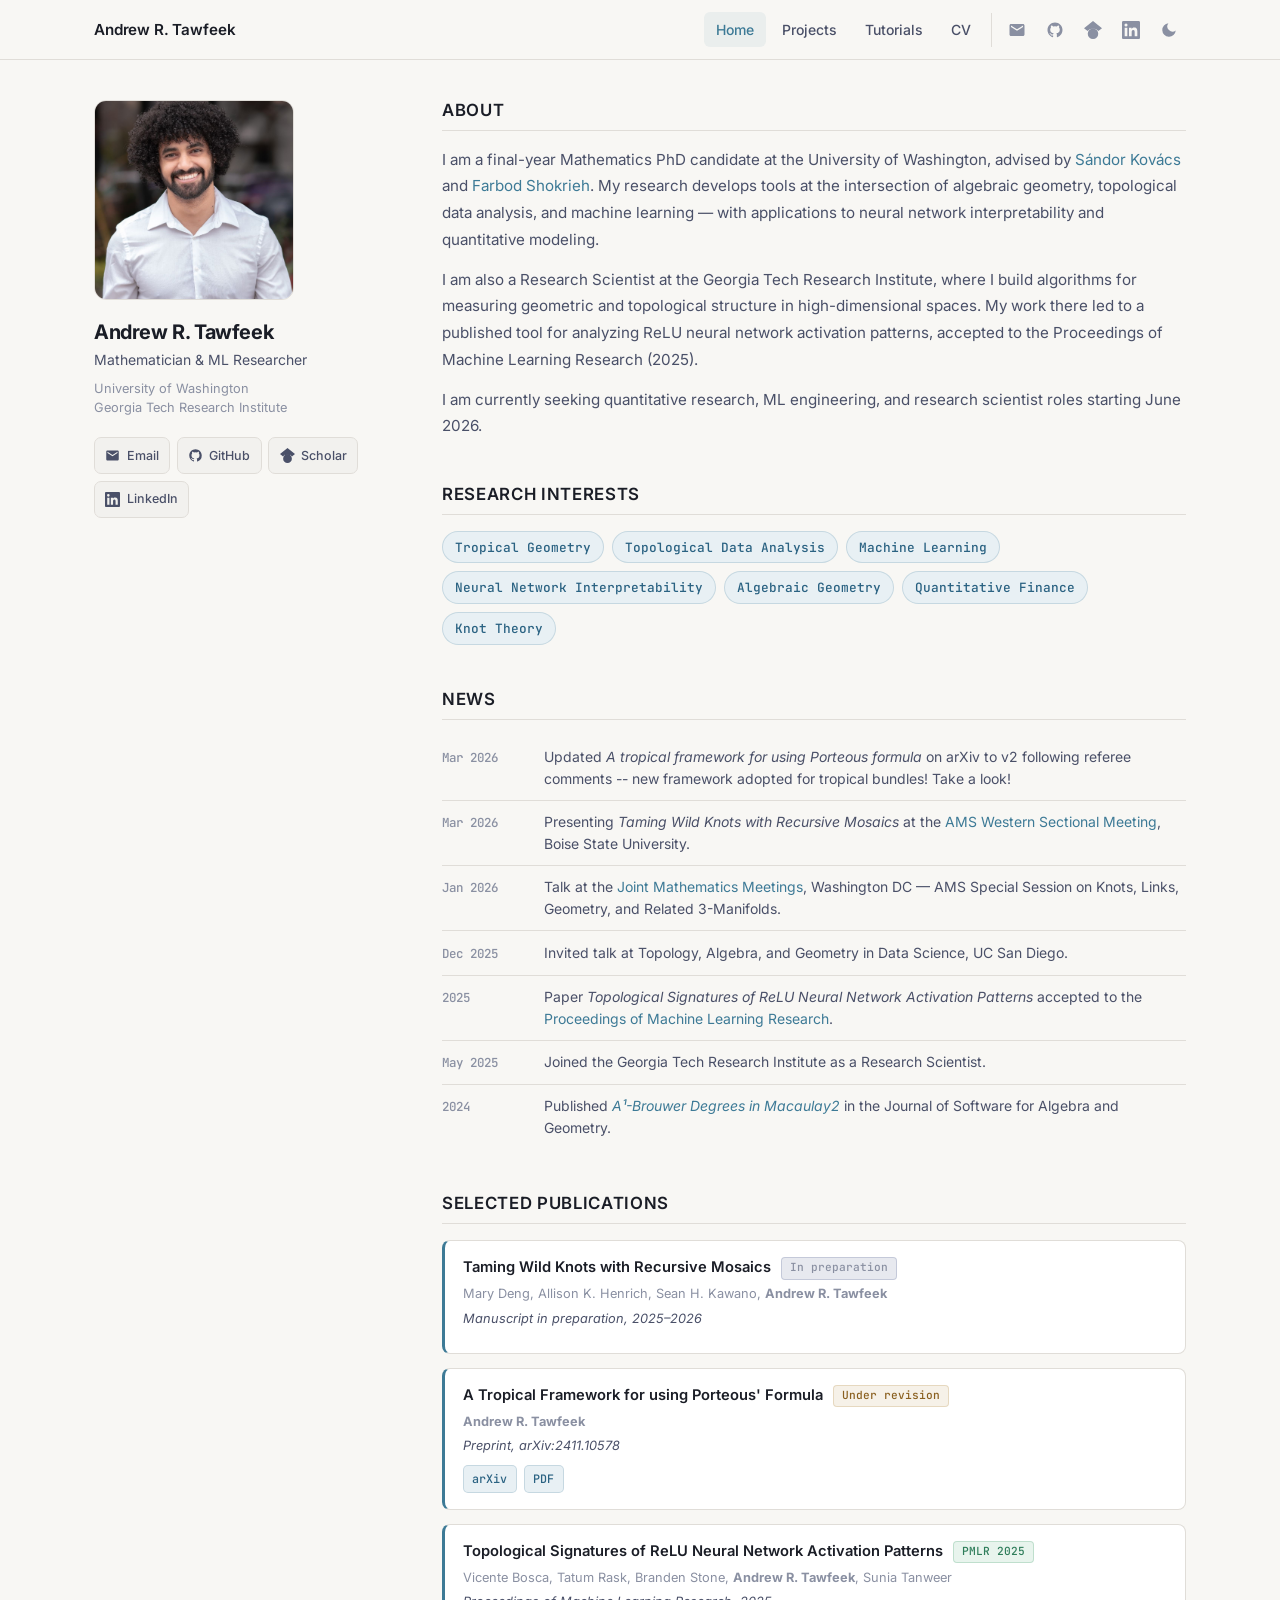
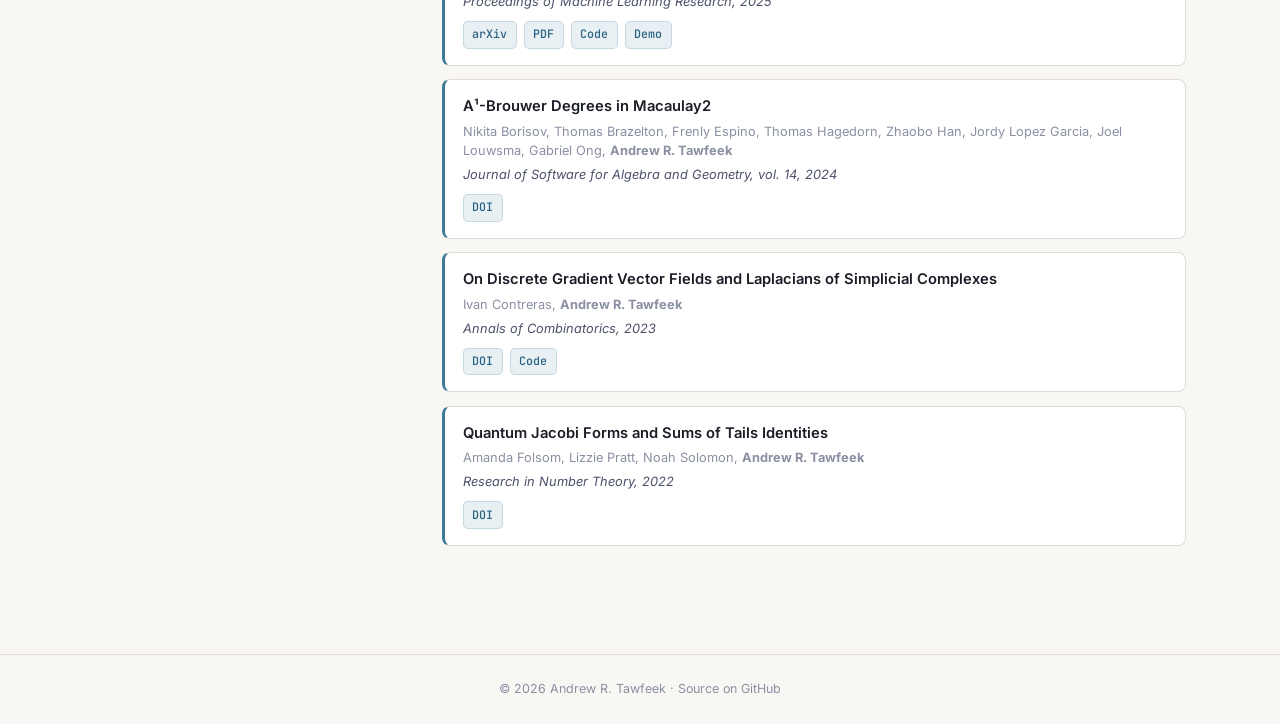
==== index.html @ 0351bcf9 "fixing non-loading tutorials" ====
<!DOCTYPE html>
<html lang="en" data-theme="light">
<head>
  <meta charset="UTF-8" />
  <meta name="viewport" content="width=device-width, initial-scale=1.0" />
  <meta name="description" content="Andrew R. Tawfeek — Mathematics PhD candidate at the University of Washington. Research in topological data analysis, algebraic geometry, and machine learning." />
  <meta name="author" content="Andrew R. Tawfeek" />
  <title>Andrew R. Tawfeek</title>

  <!-- Preconnect for Google Fonts performance -->
  <link rel="preconnect" href="https://fonts.googleapis.com" />
  <link rel="preconnect" href="https://fonts.gstatic.com" crossorigin />

  <link rel="stylesheet" href="assets/css/style.css" />

  <!-- Apply theme immediately to prevent flash of wrong theme -->
  <script>
    (function() {
      var saved = localStorage.getItem('site-theme');
      var theme = saved || (window.matchMedia && window.matchMedia('(prefers-color-scheme: dark)').matches ? 'dark' : 'light');
      document.documentElement.setAttribute('data-theme', theme);
    })();
  </script>
</head>
<body>

  <!-- ======================================================================
       Navigation Bar
       ====================================================================== -->
  <header role="banner">
    <nav class="site-nav" aria-label="Primary navigation">
      <div class="nav-inner">

        <!-- Site wordmark -->
        <a class="nav-brand" href="index.html">Andrew R. Tawfeek</a>

        <div class="nav-spacer"></div>

        <!-- Desktop page links -->
        <ul class="nav-links" role="list">
          <li><a href="index.html">Home</a></li>
          <li><a href="projects.html">Projects</a></li>
          <li><a href="tutorials.html">Tutorials</a></li>
          <li><a href="cv.html">CV</a></li>
        </ul>

        <!-- Desktop social icons -->
        <div class="nav-social" aria-label="Social links">

          <!-- Email -->
          <a href="mailto:atawfeek@uw.edu" aria-label="Email Andrew" title="Email">
            <svg viewBox="0 0 24 24" aria-hidden="true">
              <path d="M20 4H4c-1.1 0-2 .9-2 2v12c0 1.1.9 2 2 2h16c1.1 0 2-.9 2-2V6c0-1.1-.9-2-2-2zm0 4l-8 5-8-5V6l8 5 8-5v2z"/>
            </svg>
          </a>

          <!-- GitHub -->
          <a href="https://github.com/andrew-tawfeek" target="_blank" rel="noopener noreferrer" aria-label="GitHub profile" title="GitHub">
            <svg viewBox="0 0 24 24" aria-hidden="true">
              <path d="M12 2C6.477 2 2 6.484 2 12.021c0 4.425 2.865 8.18 6.839 9.504.5.092.682-.217.682-.482 0-.237-.008-.868-.013-1.703-2.782.605-3.369-1.343-3.369-1.343-.454-1.158-1.11-1.466-1.11-1.466-.908-.62.069-.608.069-.608 1.003.07 1.531 1.032 1.531 1.032.892 1.53 2.341 1.088 2.91.832.092-.647.35-1.088.636-1.338-2.22-.253-4.555-1.113-4.555-4.951 0-1.093.39-1.988 1.029-2.688-.103-.253-.446-1.272.098-2.65 0 0 .84-.27 2.75 1.026A9.564 9.564 0 0 1 12 6.844a9.59 9.59 0 0 1 2.504.337c1.909-1.296 2.747-1.027 2.747-1.027.546 1.379.202 2.398.1 2.651.64.7 1.028 1.595 1.028 2.688 0 3.848-2.339 4.695-4.566 4.943.359.309.678.92.678 1.855 0 1.338-.012 2.419-.012 2.747 0 .268.18.58.688.482A10.02 10.02 0 0 0 22 12.021C22 6.484 17.522 2 12 2z"/>
            </svg>
          </a>

          <!-- Google Scholar -->
          <a href="https://scholar.google.com/citations?user=Za4CG6sAAAAJ&hl=en&oi=sra" target="_blank" rel="noopener noreferrer" aria-label="Google Scholar profile" title="Google Scholar">
            <svg viewBox="0 0 24 24" aria-hidden="true">
              <path d="M12 24a7 7 0 1 1 0-14 7 7 0 0 1 0 14zm0-24L0 9.5l4.838 3.94A8 8 0 0 1 12 10a8 8 0 0 1 7.162 3.44L24 9.5 12 0z"/>
            </svg>
          </a>

          <!-- LinkedIn -->
          <a href="https://www.linkedin.com/in/andrew-tawfeek" target="_blank" rel="noopener noreferrer" aria-label="LinkedIn profile" title="LinkedIn">
            <svg viewBox="0 0 24 24" aria-hidden="true">
              <path d="M20.447 20.452h-3.554v-5.569c0-1.328-.027-3.037-1.852-3.037-1.853 0-2.136 1.445-2.136 2.939v5.667H9.351V9h3.414v1.561h.046c.477-.9 1.637-1.85 3.37-1.85 3.601 0 4.267 2.37 4.267 5.455v6.286zM5.337 7.433a2.062 2.062 0 0 1-2.063-2.065 2.064 2.064 0 1 1 2.063 2.065zm1.782 13.019H3.555V9h3.564v11.452zM22.225 0H1.771C.792 0 0 .774 0 1.729v20.542C0 23.227.792 24 1.771 24h20.451C23.2 24 24 23.227 24 22.271V1.729C24 .774 23.2 0 22.222 0h.003z"/>
            </svg>
          </a>

        </div>

        <!-- Dark/light theme toggle -->
        <button class="theme-toggle" aria-label="Switch to light mode" title="Toggle theme">
          <!-- Sun icon — visible in dark mode -->
          <svg class="icon-sun" viewBox="0 0 24 24" aria-hidden="true">
            <path d="M12 17a5 5 0 1 0 0-10 5 5 0 0 0 0 10zm0-13a1 1 0 0 0 1-1V1a1 1 0 0 0-2 0v2a1 1 0 0 0 1 1zm0 16a1 1 0 0 0-1 1v2a1 1 0 0 0 2 0v-2a1 1 0 0 0-1-1zm10-9h-2a1 1 0 0 0 0 2h2a1 1 0 0 0 0-2zM4 12a1 1 0 0 0-1-1H1a1 1 0 0 0 0 2h2a1 1 0 0 0 1-1zm14.95 5.536-1.414 1.414a1 1 0 1 0 1.414 1.414l1.414-1.414a1 1 0 0 0-1.414-1.414zm-15.9-11.07 1.414 1.414a1 1 0 1 0 1.414-1.414L4.464 4.05a1 1 0 0 0-1.414 1.415zm14.486 0a1 1 0 0 0-1.414 1.414l1.414 1.414a1 1 0 0 0 1.414-1.414l-1.414-1.414zM4.464 18.95a1 1 0 1 0 1.414 1.414l1.414-1.414a1 1 0 1 0-1.414-1.414L4.464 18.95z"/>
          </svg>
          <!-- Moon icon — visible in light mode -->
          <svg class="icon-moon" viewBox="0 0 24 24" aria-hidden="true">
            <path d="M21 12.79A9 9 0 1 1 11.21 3a7 7 0 0 0 9.79 9.79z"/>
          </svg>
        </button>

        <!-- Hamburger button — mobile only -->
        <button class="nav-hamburger" aria-label="Open menu" aria-expanded="false" aria-controls="mobile-drawer">
          <svg viewBox="0 0 24 24" aria-hidden="true">
            <line x1="3" y1="6" x2="21" y2="6"/>
            <line x1="3" y1="12" x2="21" y2="12"/>
            <line x1="3" y1="18" x2="21" y2="18"/>
          </svg>
        </button>

      </div>
    </nav>

    <!-- Mobile nav drawer -->
    <nav id="mobile-drawer" class="nav-mobile-drawer" aria-label="Mobile navigation">
      <a href="index.html">Home</a>
      <a href="projects.html">Projects</a>
      <a href="tutorials.html">Tutorials</a>
      <a href="cv.html">CV</a>
    </nav>
  </header>

  <!-- ======================================================================
       Page Body
       ====================================================================== -->
  <div class="page-wrapper">
    <main class="page-content" id="main-content">
      <div class="home-layout">

        <!-- ==================================================================
             SIDEBAR
             ================================================================== -->
        <aside class="sidebar" aria-label="Profile information">

          <div class="sidebar-photo">
            <img src="assets/img/profile.jpg" alt="Andrew R. Tawfeek" />
          </div>

          <p class="sidebar-name">Andrew R. Tawfeek</p>
          <p class="sidebar-title">Mathematician &amp; ML Researcher</p>
          <p class="sidebar-affiliation">
            University of Washington<br />
            Georgia Tech Research Institute
          </p>

          <!-- Sidebar social links with labels -->
          <nav class="sidebar-social" aria-label="Contact and profile links">

            <a href="mailto:atawfeek@uw.edu" aria-label="Send email to atawfeek@uw.edu">
              <svg viewBox="0 0 24 24" aria-hidden="true">
                <path d="M20 4H4c-1.1 0-2 .9-2 2v12c0 1.1.9 2 2 2h16c1.1 0 2-.9 2-2V6c0-1.1-.9-2-2-2zm0 4l-8 5-8-5V6l8 5 8-5v2z"/>
              </svg>
              Email
            </a>

            <a href="https://github.com/andrew-tawfeek" target="_blank" rel="noopener noreferrer" aria-label="View GitHub profile">
              <svg viewBox="0 0 24 24" aria-hidden="true">
                <path d="M12 2C6.477 2 2 6.484 2 12.021c0 4.425 2.865 8.18 6.839 9.504.5.092.682-.217.682-.482 0-.237-.008-.868-.013-1.703-2.782.605-3.369-1.343-3.369-1.343-.454-1.158-1.11-1.466-1.11-1.466-.908-.62.069-.608.069-.608 1.003.07 1.531 1.032 1.531 1.032.892 1.53 2.341 1.088 2.91.832.092-.647.35-1.088.636-1.338-2.22-.253-4.555-1.113-4.555-4.951 0-1.093.39-1.988 1.029-2.688-.103-.253-.446-1.272.098-2.65 0 0 .84-.27 2.75 1.026A9.564 9.564 0 0 1 12 6.844a9.59 9.59 0 0 1 2.504.337c1.909-1.296 2.747-1.027 2.747-1.027.546 1.379.202 2.398.1 2.651.64.7 1.028 1.595 1.028 2.688 0 3.848-2.339 4.695-4.566 4.943.359.309.678.92.678 1.855 0 1.338-.012 2.419-.012 2.747 0 .268.18.58.688.482A10.02 10.02 0 0 0 22 12.021C22 6.484 17.522 2 12 2z"/>
              </svg>
              GitHub
            </a>

            <a href="https://scholar.google.com/citations?user=Za4CG6sAAAAJ&hl=en&oi=sra" target="_blank" rel="noopener noreferrer" aria-label="View Google Scholar profile">
              <svg viewBox="0 0 24 24" aria-hidden="true">
                <path d="M12 24a7 7 0 1 1 0-14 7 7 0 0 1 0 14zm0-24L0 9.5l4.838 3.94A8 8 0 0 1 12 10a8 8 0 0 1 7.162 3.44L24 9.5 12 0z"/>
              </svg>
              Scholar
            </a>

            <a href="https://www.linkedin.com/in/andrew-tawfeek" target="_blank" rel="noopener noreferrer" aria-label="View LinkedIn profile">
              <svg viewBox="0 0 24 24" aria-hidden="true">
                <path d="M20.447 20.452h-3.554v-5.569c0-1.328-.027-3.037-1.852-3.037-1.853 0-2.136 1.445-2.136 2.939v5.667H9.351V9h3.414v1.561h.046c.477-.9 1.637-1.85 3.37-1.85 3.601 0 4.267 2.37 4.267 5.455v6.286zM5.337 7.433a2.062 2.062 0 0 1-2.063-2.065 2.064 2.064 0 1 1 2.063 2.065zm1.782 13.019H3.555V9h3.564v11.452zM22.225 0H1.771C.792 0 0 .774 0 1.729v20.542C0 23.227.792 24 1.771 24h20.451C23.2 24 24 23.227 24 22.271V1.729C24 .774 23.2 0 22.222 0h.003z"/>
              </svg>
              LinkedIn
            </a>

          </nav>

        </aside>

        <!-- ==================================================================
             MAIN CONTENT
             ================================================================== -->
        <div class="main-content">

          <!-- Bio -->
          <section class="content-section" aria-labelledby="bio-heading">
            <h2 class="section-title" id="bio-heading">About</h2>
            <div class="bio-text" id="about-container">
            </div>
          </section>

          <!-- Research Interests -->
          <section class="content-section" aria-labelledby="interests-heading">
            <h2 class="section-title" id="interests-heading">Research Interests</h2>
            <div class="interest-tags" id="interests-container" role="list" aria-label="Research interest areas">
            </div>
          </section>

          <!-- News -->
          <section class="content-section" aria-labelledby="news-heading">
            <h2 class="section-title" id="news-heading">News</h2>
            <div class="news-list" id="news-container" role="list">
            </div>
          </section>

          <!-- Selected Publications -->
          <section class="content-section" aria-labelledby="pubs-heading">
            <h2 class="section-title" id="pubs-heading">Selected Publications</h2>
            <div class="pub-list" id="pub-container" role="list">
            </div>
          </section>

        </div><!-- /.main-content -->
      </div><!-- /.home-layout -->
    </main>

    <footer class="site-footer">
      <div class="footer-inner">
        &copy; 2026 Andrew R. Tawfeek &middot;
        <a href="https://github.com/andrew-tawfeek/andrew-tawfeek.github.io" target="_blank" rel="noopener noreferrer">Source on GitHub</a>
      </div>
    </footer>
  </div><!-- /.page-wrapper -->

  <script src="assets/js/main.js" defer></script>
  <script src="assets/js/content-loader.js" defer></script>
</body>
</html>
---- assets/css/style.css ----
/* ==========================================================================
   Andrew R. Tawfeek — Personal Website Stylesheet
   Custom CSS only — no frameworks
   Font: Inter (body), JetBrains Mono (code/badges)
   ========================================================================== */

/* --------------------------------------------------------------------------
   Google Fonts Import
   -------------------------------------------------------------------------- */
@import url('https://fonts.googleapis.com/css2?family=Inter:wght@300;400;500;600;700&family=JetBrains+Mono:wght@400;500&display=swap');

/* --------------------------------------------------------------------------
   CSS Custom Properties — Dark Mode (default)
   -------------------------------------------------------------------------- */
:root {
  /* Background layers */
  --bg-base:        #0f1117;
  --bg-surface:     #161b27;
  --bg-elevated:    #1e2433;
  --bg-overlay:     #252c3d;

  /* Borders */
  --border-subtle:  #2a3147;
  --border-medium:  #374160;

  /* Text */
  --text-primary:   #e8eaf0;
  --text-secondary: #9aa5be;
  --text-muted:     #5f6b85;
  --text-inverse:   #0f1117;

  /* Accent — muted teal/slate-blue */
  --accent:         #5b8fa8;
  --accent-hover:   #7ab0cb;
  --accent-subtle:  rgba(91, 143, 168, 0.12);
  --accent-border:  rgba(91, 143, 168, 0.35);

  /* Publication left border accent */
  --pub-accent:     #4a7c91;

  /* Tag / badge */
  --badge-bg:       #1e2d3a;
  --badge-text:     #7ab0cb;
  --badge-border:   rgba(91, 143, 168, 0.25);

  /* Nav */
  --nav-bg:         rgba(15, 17, 23, 0.92);
  --nav-border:     #1e2433;

  /* Sidebar */
  --sidebar-width:  300px;

  /* Typography */
  --font-body:      'Inter', -apple-system, BlinkMacSystemFont, 'Segoe UI', Roboto, sans-serif;
  --font-mono:      'JetBrains Mono', 'Fira Code', monospace;
  --font-size-html:     16px;       /* 0. Root (html) font size — rem units scale from this */
  --font-size-body:     15px;       /* 1. Global body text size */
  --font-size-bio:      0.95rem;    /* 2. About/bio section text size */
  --font-size-pyscript: 0.9rem;     /* 3. PyScript output text size */
  --font-size-code:     0.85em;     /* 4. Inline code / code block text size */

  /* Spacing */
  --nav-height:     60px;

  /* Transitions */
  --transition:     0.2s ease;
  --transition-slow: 0.35s ease;
}

/* --------------------------------------------------------------------------
   Light Mode overrides
   -------------------------------------------------------------------------- */
[data-theme="light"] {
  --bg-base:        #f8f7f4;
  --bg-surface:     #ffffff;
  --bg-elevated:    #f2f1ee;
  --bg-overlay:     #e8e7e3;

  --border-subtle:  #e0ddd8;
  --border-medium:  #c8c5bf;

  --text-primary:   #1a1d26;
  --text-secondary: #4a5068;
  --text-muted:     #8a90a2;
  --text-inverse:   #f8f7f4;

  --accent:         #3d7a96;
  --accent-hover:   #2a6282;
  --accent-subtle:  rgba(61, 122, 150, 0.08);
  --accent-border:  rgba(61, 122, 150, 0.3);

  --pub-accent:     #3d7a96;

  --badge-bg:       #e8f0f4;
  --badge-text:     #2a6282;
  --badge-border:   rgba(61, 122, 150, 0.2);

  --nav-bg:         rgba(248, 247, 244, 0.94);
  --nav-border:     #e0ddd8;
}

/* --------------------------------------------------------------------------
   Reset & Base
   -------------------------------------------------------------------------- */
*, *::before, *::after {
  box-sizing: border-box;
  margin: 0;
  padding: 0;
}

html {
  scroll-behavior: smooth;
  font-size: var(--font-size-html);
}

body {
  font-family: var(--font-body);
  font-size: var(--font-size-body);
  background-color: var(--bg-base);
  color: var(--text-primary);
  line-height: 1.65;
  -webkit-font-smoothing: antialiased;
  -moz-osx-font-smoothing: grayscale;
  transition: background-color var(--transition-slow), color var(--transition-slow);
  min-height: 100vh;
}

/* Scrollbar styling */
::-webkit-scrollbar { width: 6px; }
::-webkit-scrollbar-track { background: var(--bg-base); }
::-webkit-scrollbar-thumb { background: var(--border-medium); border-radius: 3px; }
::-webkit-scrollbar-thumb:hover { background: var(--text-muted); }

/* --------------------------------------------------------------------------
   Typography
   -------------------------------------------------------------------------- */
h1, h2, h3, h4, h5, h6 {
  font-weight: 600;
  line-height: 1.3;
  color: var(--text-primary);
}

h1 { font-size: 1.75rem; }
h2 { font-size: 1.35rem; }
h3 { font-size: 1.1rem; }
h4 { font-size: 0.95rem; }

p { margin-bottom: 1rem; }
p:last-child { margin-bottom: 0; }

a {
  color: var(--accent);
  text-decoration: none;
  transition: color var(--transition);
}

a:hover { color: var(--accent-hover); }

code, .mono {
  font-family: var(--font-mono);
  font-size: var(--font-size-code);
}

/* Focus styles for accessibility */
:focus-visible {
  outline: 2px solid var(--accent);
  outline-offset: 3px;
  border-radius: 3px;
}

/* --------------------------------------------------------------------------
   Navigation Bar
   -------------------------------------------------------------------------- */
.site-nav {
  position: fixed;
  top: 0;
  left: 0;
  right: 0;
  height: var(--nav-height);
  background: var(--nav-bg);
  border-bottom: 1px solid var(--nav-border);
  backdrop-filter: blur(12px);
  -webkit-backdrop-filter: blur(12px);
  z-index: 1000;
  transition: background var(--transition-slow), border-color var(--transition-slow);
}

.nav-inner {
  max-width: 1140px;
  margin: 0 auto;
  padding: 0 1.5rem;
  height: 100%;
  display: flex;
  align-items: center;
  gap: 0;
}

/* Site wordmark / logo */
.nav-brand {
  font-size: 0.95rem;
  font-weight: 600;
  color: var(--text-primary);
  text-decoration: none;
  white-space: nowrap;
  flex-shrink: 0;
  letter-spacing: -0.01em;
  transition: color var(--transition);
}

.nav-brand:hover { color: var(--accent); }

/* Spacer pushes links right */
.nav-spacer { flex: 1; }

/* Page tab links */
.nav-links {
  display: flex;
  align-items: center;
  gap: 0.25rem;
  list-style: none;
}

.nav-links a {
  display: block;
  padding: 0.35rem 0.75rem;
  font-size: 0.875rem;
  font-weight: 500;
  color: var(--text-secondary);
  border-radius: 6px;
  transition: color var(--transition), background var(--transition);
  text-decoration: none;
}

.nav-links a:hover {
  color: var(--text-primary);
  background: var(--bg-elevated);
}

.nav-links a.active {
  color: var(--accent);
  background: var(--accent-subtle);
}

/* Social icons in nav */
.nav-social {
  display: flex;
  align-items: center;
  gap: 0.25rem;
  margin-left: 0.5rem;
  padding-left: 0.5rem;
  border-left: 1px solid var(--border-subtle);
}

.nav-social a {
  display: flex;
  align-items: center;
  justify-content: center;
  width: 34px;
  height: 34px;
  border-radius: 7px;
  color: var(--text-muted);
  transition: color var(--transition), background var(--transition);
}

.nav-social a:hover {
  color: var(--accent);
  background: var(--accent-subtle);
}

.nav-social svg {
  width: 18px;
  height: 18px;
  fill: currentColor;
}

/* Theme toggle button */
.theme-toggle {
  display: flex;
  align-items: center;
  justify-content: center;
  width: 34px;
  height: 34px;
  border: none;
  border-radius: 7px;
  background: transparent;
  color: var(--text-muted);
  cursor: pointer;
  margin-left: 0.25rem;
  transition: color var(--transition), background var(--transition);
  flex-shrink: 0;
}

.theme-toggle:hover {
  color: var(--accent);
  background: var(--accent-subtle);
}

.theme-toggle svg {
  width: 18px;
  height: 18px;
  fill: currentColor;
}

/* Icon visibility: show sun in dark mode, moon in light */
.icon-sun  { display: block; }
.icon-moon { display: none; }
[data-theme="light"] .icon-sun  { display: none; }
[data-theme="light"] .icon-moon { display: block; }

/* Hamburger button — mobile only */
.nav-hamburger {
  display: none;
  align-items: center;
  justify-content: center;
  width: 34px;
  height: 34px;
  border: none;
  border-radius: 7px;
  background: transparent;
  color: var(--text-secondary);
  cursor: pointer;
  margin-left: 0.5rem;
  transition: color var(--transition), background var(--transition);
}

.nav-hamburger:hover {
  color: var(--text-primary);
  background: var(--bg-elevated);
}

.nav-hamburger svg {
  width: 20px;
  height: 20px;
  stroke: currentColor;
  fill: none;
  stroke-width: 2;
  stroke-linecap: round;
}

/* Mobile nav drawer */
.nav-mobile-drawer {
  display: none;
  position: fixed;
  top: var(--nav-height);
  left: 0;
  right: 0;
  background: var(--bg-surface);
  border-bottom: 1px solid var(--border-subtle);
  padding: 0.75rem 1.5rem 1rem;
  z-index: 999;
  flex-direction: column;
  gap: 0.25rem;
}

.nav-mobile-drawer.open { display: flex; }

.nav-mobile-drawer a {
  display: block;
  padding: 0.6rem 0.75rem;
  color: var(--text-secondary);
  font-size: 0.9rem;
  font-weight: 500;
  border-radius: 6px;
  transition: color var(--transition), background var(--transition);
}

.nav-mobile-drawer a:hover {
  color: var(--text-primary);
  background: var(--bg-elevated);
}

.nav-mobile-drawer a.active {
  color: var(--accent);
  background: var(--accent-subtle);
}

/* --------------------------------------------------------------------------
   Page Layout — Offset for fixed nav
   -------------------------------------------------------------------------- */
.page-wrapper {
  padding-top: var(--nav-height);
  min-height: 100vh;
}

.page-content {
  max-width: 1140px;
  margin: 0 auto;
  padding: 2.5rem 1.5rem 4rem;
}

/* --------------------------------------------------------------------------
   Home Page — Sidebar + Main Two-Column Layout
   -------------------------------------------------------------------------- */
.home-layout {
  display: grid;
  grid-template-columns: var(--sidebar-width) 1fr;
  gap: 3rem;
  align-items: start;
}

/* --------------------------------------------------------------------------
   Sidebar
   -------------------------------------------------------------------------- */
.sidebar {
  position: sticky;
  top: calc(var(--nav-height) + 2rem);
}

/* Profile photo / avatar */
.sidebar-photo {
  width: 200px;
  height: 200px;
  border-radius: 12px;
  overflow: hidden;
  margin-bottom: 1.25rem;
  background: var(--bg-elevated);
  border: 1px solid var(--border-subtle);
}

.sidebar-photo img {
  width: 100%;
  height: 100%;
  object-fit: cover;
  display: block;
}

/* Initials avatar — shown when no photo */
.avatar-initials {
  width: 100%;
  height: 100%;
  display: flex;
  align-items: center;
  justify-content: center;
  font-family: var(--font-body);
  font-size: 3rem;
  font-weight: 600;
  color: var(--text-muted);
  background: linear-gradient(135deg, var(--bg-elevated), var(--bg-overlay));
  letter-spacing: -0.02em;
  user-select: none;
}

.sidebar-name {
  font-size: 1.25rem;
  font-weight: 700;
  color: var(--text-primary);
  line-height: 1.2;
  margin-bottom: 0.25rem;
  letter-spacing: -0.02em;
}

.sidebar-title {
  font-size: 0.875rem;
  color: var(--text-secondary);
  margin-bottom: 0.5rem;
  font-weight: 400;
}

.sidebar-affiliation {
  font-size: 0.8rem;
  color: var(--text-muted);
  line-height: 1.5;
  margin-bottom: 1.25rem;
}

/* Sidebar social icons */
.sidebar-social {
  display: flex;
  flex-wrap: wrap;
  gap: 0.4rem;
  margin-bottom: 1.25rem;
}

.sidebar-social a {
  display: flex;
  align-items: center;
  gap: 0.4rem;
  padding: 0.45rem 0.65rem;
  border-radius: 7px;
  border: 1px solid var(--border-subtle);
  background: var(--bg-elevated);
  color: var(--text-secondary);
  font-size: 0.78rem;
  font-weight: 500;
  text-decoration: none;
  transition: color var(--transition), border-color var(--transition), background var(--transition);
}

.sidebar-social a:hover {
  color: var(--accent);
  border-color: var(--accent-border);
  background: var(--accent-subtle);
}

.sidebar-social svg {
  width: 15px;
  height: 15px;
  fill: currentColor;
  flex-shrink: 0;
}

/* CV download button */
.btn-cv {
  display: inline-flex;
  align-items: center;
  gap: 0.45rem;
  padding: 0.55rem 1.1rem;
  background: var(--accent);
  color: #fff;
  border-radius: 7px;
  font-size: 0.83rem;
  font-weight: 600;
  text-decoration: none;
  border: none;
  cursor: pointer;
  transition: background var(--transition), transform var(--transition);
  letter-spacing: 0.01em;
}

.btn-cv:hover {
  background: var(--accent-hover);
  color: #fff;
  transform: translateY(-1px);
}

.btn-cv svg {
  width: 14px;
  height: 14px;
  fill: currentColor;
  flex-shrink: 0;
}

/* --------------------------------------------------------------------------
   Main Content Area
   -------------------------------------------------------------------------- */
.main-content {
  min-width: 0; /* prevent grid blowout */
}

/* Section headings */
.section-title {
  font-size: 1.05rem;
  font-weight: 600;
  color: var(--text-primary);
  letter-spacing: 0.04em;
  text-transform: uppercase;
  margin-bottom: 1rem;
  padding-bottom: 0.5rem;
  border-bottom: 1px solid var(--border-subtle);
}

.content-section {
  margin-bottom: 2.75rem;
}

/* --------------------------------------------------------------------------
   Bio
   -------------------------------------------------------------------------- */
.bio-text {
  font-size: var(--font-size-bio);
  line-height: 1.75;
  color: var(--text-secondary);
}

.bio-text p { margin-bottom: 0.85rem; }

/* --------------------------------------------------------------------------
   Research Interest Badges
   -------------------------------------------------------------------------- */
.interest-tags {
  display: flex;
  flex-wrap: wrap;
  gap: 0.5rem;
}

.interest-tag {
  display: inline-block;
  padding: 0.3rem 0.75rem;
  background: var(--badge-bg);
  color: var(--badge-text);
  border: 1px solid var(--badge-border);
  border-radius: 100px;
  font-size: 0.8rem;
  font-family: var(--font-mono);
  font-weight: 500;
  transition: background var(--transition), border-color var(--transition);
}

.interest-tag:hover {
  background: var(--accent-subtle);
  border-color: var(--accent-border);
}

/* --------------------------------------------------------------------------
   News Timeline
   -------------------------------------------------------------------------- */
.news-list {
  display: flex;
  flex-direction: column;
  gap: 0;
}

.news-item {
  display: grid;
  grid-template-columns: 90px 1fr;
  gap: 0.75rem;
  padding: 0.65rem 0;
  border-bottom: 1px solid var(--border-subtle);
  align-items: baseline;
}

.news-item:last-child {
  border-bottom: none;
}

.news-date {
  font-size: 0.78rem;
  font-family: var(--font-mono);
  color: var(--text-muted);
  font-weight: 500;
  white-space: nowrap;
  padding-top: 0.05rem;
}

.news-text {
  font-size: 0.875rem;
  color: var(--text-secondary);
  line-height: 1.55;
}

.news-text a { color: var(--accent); }
.news-text a:hover { color: var(--accent-hover); }

/* --------------------------------------------------------------------------
   Publication Cards
   -------------------------------------------------------------------------- */
.pub-list {
  display: flex;
  flex-direction: column;
  gap: 0.85rem;
}

.pub-card {
  padding: 1rem 1rem 1rem 1.1rem;
  border-radius: 8px;
  background: var(--bg-surface);
  border: 1px solid var(--border-subtle);
  border-left: 3px solid var(--pub-accent);
  transition: border-color var(--transition), background var(--transition), transform var(--transition);
}

.pub-card:hover {
  border-color: var(--accent-border);
  border-left-color: var(--accent);
  background: var(--bg-elevated);
  transform: translateX(2px);
}

.pub-title {
  font-size: 0.92rem;
  font-weight: 600;
  color: var(--text-primary);
  margin-bottom: 0.3rem;
  line-height: 1.4;
}

.pub-title a {
  color: var(--text-primary);
  text-decoration: none;
  transition: color var(--transition);
}

.pub-title a:hover { color: var(--accent); }

.pub-authors {
  font-size: 0.8rem;
  color: var(--text-muted);
  margin-bottom: 0.25rem;
  line-height: 1.5;
}

.pub-venue {
  font-size: 0.8rem;
  color: var(--text-secondary);
  font-style: italic;
  margin-bottom: 0.55rem;
}

.pub-links {
  display: flex;
  flex-wrap: wrap;
  gap: 0.4rem;
}

.pub-link {
  display: inline-block;
  padding: 0.2rem 0.55rem;
  background: var(--badge-bg);
  color: var(--badge-text);
  border: 1px solid var(--badge-border);
  border-radius: 5px;
  font-size: 0.73rem;
  font-family: var(--font-mono);
  font-weight: 500;
  text-decoration: none;
  transition: background var(--transition), border-color var(--transition), color var(--transition);
}

.pub-link:hover {
  background: var(--accent);
  border-color: var(--accent);
  color: #fff;
}

/* Status badge */
.pub-status {
  display: inline-block;
  padding: 0.15rem 0.5rem;
  border-radius: 4px;
  font-size: 0.7rem;
  font-family: var(--font-mono);
  font-weight: 500;
  margin-left: 0.4rem;
  vertical-align: middle;
}

.pub-status.in-prep {
  background: rgba(94, 108, 150, 0.15);
  color: var(--text-muted);
  border: 1px solid rgba(94, 108, 150, 0.25);
}

.pub-status.under-revision {
  background: rgba(180, 140, 70, 0.12);
  color: #b8975a;
  border: 1px solid rgba(180, 140, 70, 0.25);
}

.pub-status.accepted {
  background: rgba(70, 160, 110, 0.12);
  color: #5aab7d;
  border: 1px solid rgba(70, 160, 110, 0.25);
}

[data-theme="light"] .pub-status.accepted {
  color: #2e7d5a;
}

[data-theme="light"] .pub-status.under-revision {
  color: #8a6020;
}

/* --------------------------------------------------------------------------
   Projects Page — Card Grid
   -------------------------------------------------------------------------- */
.page-header {
  margin-bottom: 2rem;
}

.page-header h1 {
  font-size: 1.75rem;
  font-weight: 700;
  letter-spacing: -0.03em;
  margin-bottom: 0.5rem;
}

.page-header p {
  color: var(--text-secondary);
  font-size: 0.95rem;
}

.projects-grid {
  display: grid;
  grid-template-columns: repeat(auto-fill, minmax(320px, 1fr));
  gap: 1.5rem;
}

.project-card {
  background: var(--bg-surface);
  border: 1px solid var(--border-subtle);
  border-radius: 10px;
  overflow: hidden;
  display: flex;
  flex-direction: column;
  transition: border-color var(--transition), box-shadow var(--transition), transform var(--transition);
}

.project-card:hover {
  border-color: var(--accent-border);
  box-shadow: 0 4px 24px rgba(0, 0, 0, 0.2);
  transform: translateY(-2px);
}

[data-theme="light"] .project-card:hover {
  box-shadow: 0 4px 24px rgba(0, 0, 0, 0.08);
}

/* Project thumbnail area */
.project-thumb {
  width: 100%;
  aspect-ratio: 16 / 8;
  background: var(--bg-elevated);
  border-bottom: 1px solid var(--border-subtle);
  display: flex;
  align-items: center;
  justify-content: center;
  overflow: hidden;
  position: relative;
}

.project-thumb img {
  width: 100%;
  height: 100%;
  object-fit: cover;
}

.project-thumb-placeholder {
  display: flex;
  flex-direction: column;
  align-items: center;
  gap: 0.5rem;
  color: var(--text-muted);
  font-size: 0.75rem;
  font-family: var(--font-mono);
}

.project-thumb-placeholder svg {
  width: 28px;
  height: 28px;
  fill: none;
  stroke: currentColor;
  stroke-width: 1.5;
  opacity: 0.5;
}

.project-body {
  padding: 1.25rem;
  flex: 1;
  display: flex;
  flex-direction: column;
}

.project-name {
  font-size: 1rem;
  font-weight: 600;
  color: var(--text-primary);
  margin-bottom: 0.5rem;
  letter-spacing: -0.01em;
}

.project-desc {
  font-size: 0.86rem;
  color: var(--text-secondary);
  line-height: 1.65;
  margin-bottom: 1rem;
  flex: 1;
}

.project-tech {
  display: flex;
  flex-wrap: wrap;
  gap: 0.35rem;
  margin-bottom: 1rem;
}

.tech-badge {
  display: inline-block;
  padding: 0.2rem 0.55rem;
  background: var(--badge-bg);
  color: var(--badge-text);
  border: 1px solid var(--badge-border);
  border-radius: 5px;
  font-size: 0.72rem;
  font-family: var(--font-mono);
  font-weight: 500;
}

.project-links {
  display: flex;
  flex-wrap: wrap;
  gap: 0.45rem;
}

.btn-project {
  display: inline-flex;
  align-items: center;
  gap: 0.35rem;
  padding: 0.35rem 0.75rem;
  border-radius: 6px;
  font-size: 0.78rem;
  font-weight: 500;
  text-decoration: none;
  transition: background var(--transition), color var(--transition), border-color var(--transition);
}

.btn-project-primary {
  background: var(--accent);
  color: #fff;
  border: 1px solid var(--accent);
}

.btn-project-primary:hover {
  background: var(--accent-hover);
  border-color: var(--accent-hover);
  color: #fff;
}

.btn-project-secondary {
  background: transparent;
  color: var(--text-secondary);
  border: 1px solid var(--border-medium);
}

.btn-project-secondary:hover {
  color: var(--accent);
  border-color: var(--accent-border);
  background: var(--accent-subtle);
}

.btn-project svg {
  width: 13px;
  height: 13px;
  fill: currentColor;
}

/* --------------------------------------------------------------------------
   Tutorials Page
   -------------------------------------------------------------------------- */
.tutorials-note {
  padding: 0.85rem 1.1rem;
  background: var(--accent-subtle);
  border: 1px solid var(--accent-border);
  border-radius: 8px;
  font-size: 0.875rem;
  color: var(--text-secondary);
  margin-bottom: 2rem;
  line-height: 1.6;
}

.tutorials-note strong { color: var(--text-primary); }

.tutorials-list {
  display: flex;
  flex-direction: column;
  gap: 1.25rem;
}

.tutorial-card {
  background: var(--bg-surface);
  border: 1px solid var(--border-subtle);
  border-radius: 10px;
  padding: 1.25rem 1.5rem;
  display: flex;
  flex-direction: column;
  gap: 0.5rem;
  transition: border-color var(--transition), background var(--transition), transform var(--transition);
}

.tutorial-card:hover {
  border-color: var(--accent-border);
  background: var(--bg-elevated);
  transform: translateX(3px);
}

.tutorial-meta {
  display: flex;
  align-items: center;
  gap: 0.75rem;
  flex-wrap: wrap;
}

.tutorial-date {
  font-size: 0.75rem;
  font-family: var(--font-mono);
  color: var(--text-muted);
}

.tutorial-tags {
  display: flex;
  flex-wrap: wrap;
  gap: 0.35rem;
}

.tutorial-tag {
  display: inline-block;
  padding: 0.15rem 0.5rem;
  background: var(--badge-bg);
  color: var(--badge-text);
  border: 1px solid var(--badge-border);
  border-radius: 4px;
  font-size: 0.7rem;
  font-family: var(--font-mono);
}

.tutorial-title {
  font-size: 1rem;
  font-weight: 600;
  color: var(--text-primary);
  line-height: 1.35;
}

.tutorial-desc {
  font-size: 0.875rem;
  color: var(--text-secondary);
  line-height: 1.6;
}

.tutorial-read-more {
  display: inline-flex;
  align-items: center;
  gap: 0.3rem;
  font-size: 0.8rem;
  color: var(--accent);
  font-weight: 500;
  margin-top: 0.25rem;
  transition: gap var(--transition), color var(--transition);
}

.tutorial-read-more:hover {
  color: var(--accent-hover);
  gap: 0.5rem;
}

.tutorial-coming-soon {
  display: inline-block;
  padding: 0.15rem 0.5rem;
  background: rgba(94, 108, 150, 0.12);
  color: var(--text-muted);
  border: 1px solid rgba(94, 108, 150, 0.2);
  border-radius: 4px;
  font-size: 0.72rem;
  font-family: var(--font-mono);
}

/* --------------------------------------------------------------------------
   CV Page
   -------------------------------------------------------------------------- */
.cv-header {
  display: flex;
  align-items: center;
  justify-content: space-between;
  flex-wrap: wrap;
  gap: 1rem;
  margin-bottom: 1.5rem;
}

.cv-meta {
  font-size: 0.8rem;
  color: var(--text-muted);
  font-family: var(--font-mono);
}

.cv-embed-area {
  background: var(--bg-surface);
  border: 1px solid var(--border-subtle);
  border-radius: 10px;
  overflow: hidden;
  min-height: 720px;
  display: flex;
  align-items: center;
  justify-content: center;
}

.cv-embed-area iframe {
  width: 100%;
  height: 800px;
  border: none;
  display: block;
}

.cv-placeholder {
  display: flex;
  flex-direction: column;
  align-items: center;
  gap: 1rem;
  padding: 3rem;
  text-align: center;
}

.cv-placeholder svg {
  width: 48px;
  height: 48px;
  fill: none;
  stroke: var(--text-muted);
  stroke-width: 1.5;
  opacity: 0.5;
}

.cv-placeholder p {
  color: var(--text-muted);
  font-size: 0.9rem;
}

/* --------------------------------------------------------------------------
   Footer
   -------------------------------------------------------------------------- */
.site-footer {
  border-top: 1px solid var(--border-subtle);
  padding: 1.5rem;
  text-align: center;
}

.footer-inner {
  max-width: 1140px;
  margin: 0 auto;
  font-size: 0.78rem;
  color: var(--text-muted);
}

.footer-inner a {
  color: var(--text-muted);
  transition: color var(--transition);
}

.footer-inner a:hover { color: var(--accent); }

/* --------------------------------------------------------------------------
   Utility classes
   -------------------------------------------------------------------------- */
.visually-hidden {
  position: absolute;
  width: 1px;
  height: 1px;
  overflow: hidden;
  clip: rect(0 0 0 0);
  white-space: nowrap;
}

/* --------------------------------------------------------------------------
   Responsive — Tablet (max 900px)
   -------------------------------------------------------------------------- */
@media (max-width: 900px) {
  .home-layout {
    grid-template-columns: 1fr;
    gap: 2rem;
  }

  .sidebar {
    position: static;
    display: flex;
    flex-direction: column;
    align-items: flex-start;
  }

  .sidebar-photo {
    width: 140px;
    height: 140px;
    margin-bottom: 1rem;
  }

  .projects-grid {
    grid-template-columns: 1fr;
  }
}

/* --------------------------------------------------------------------------
   Responsive — Mobile (max 640px)
   -------------------------------------------------------------------------- */
@media (max-width: 640px) {
  :root {
    --nav-height: 56px;
  }

  .nav-links { display: none; }
  .nav-social { display: none; }
  .nav-hamburger { display: flex; }

  .page-content {
    padding: 1.75rem 1rem 3rem;
  }

  .home-layout {
    gap: 1.5rem;
  }

  .sidebar {
    width: 100%;
  }

  .sidebar-photo {
    width: 110px;
    height: 110px;
  }

  .news-item {
    grid-template-columns: 70px 1fr;
    gap: 0.5rem;
  }

  .pub-card {
    padding: 0.85rem 0.85rem 0.85rem 0.9rem;
  }

  .cv-header {
    flex-direction: column;
    align-items: flex-start;
  }

  .cv-embed-area { min-height: 500px; }
  .cv-embed-area iframe { height: 600px; }

  h1 { font-size: 1.45rem; }
  h2 { font-size: 1.15rem; }

  .page-header h1 { font-size: 1.45rem; }
}

/* --------------------------------------------------------------------------
   Print styles
   -------------------------------------------------------------------------- */
@media print {
  .site-nav,
  .nav-mobile-drawer,
  .theme-toggle { display: none !important; }

  .page-wrapper { padding-top: 0; }

  body {
    background: white;
    color: black;
  }
}
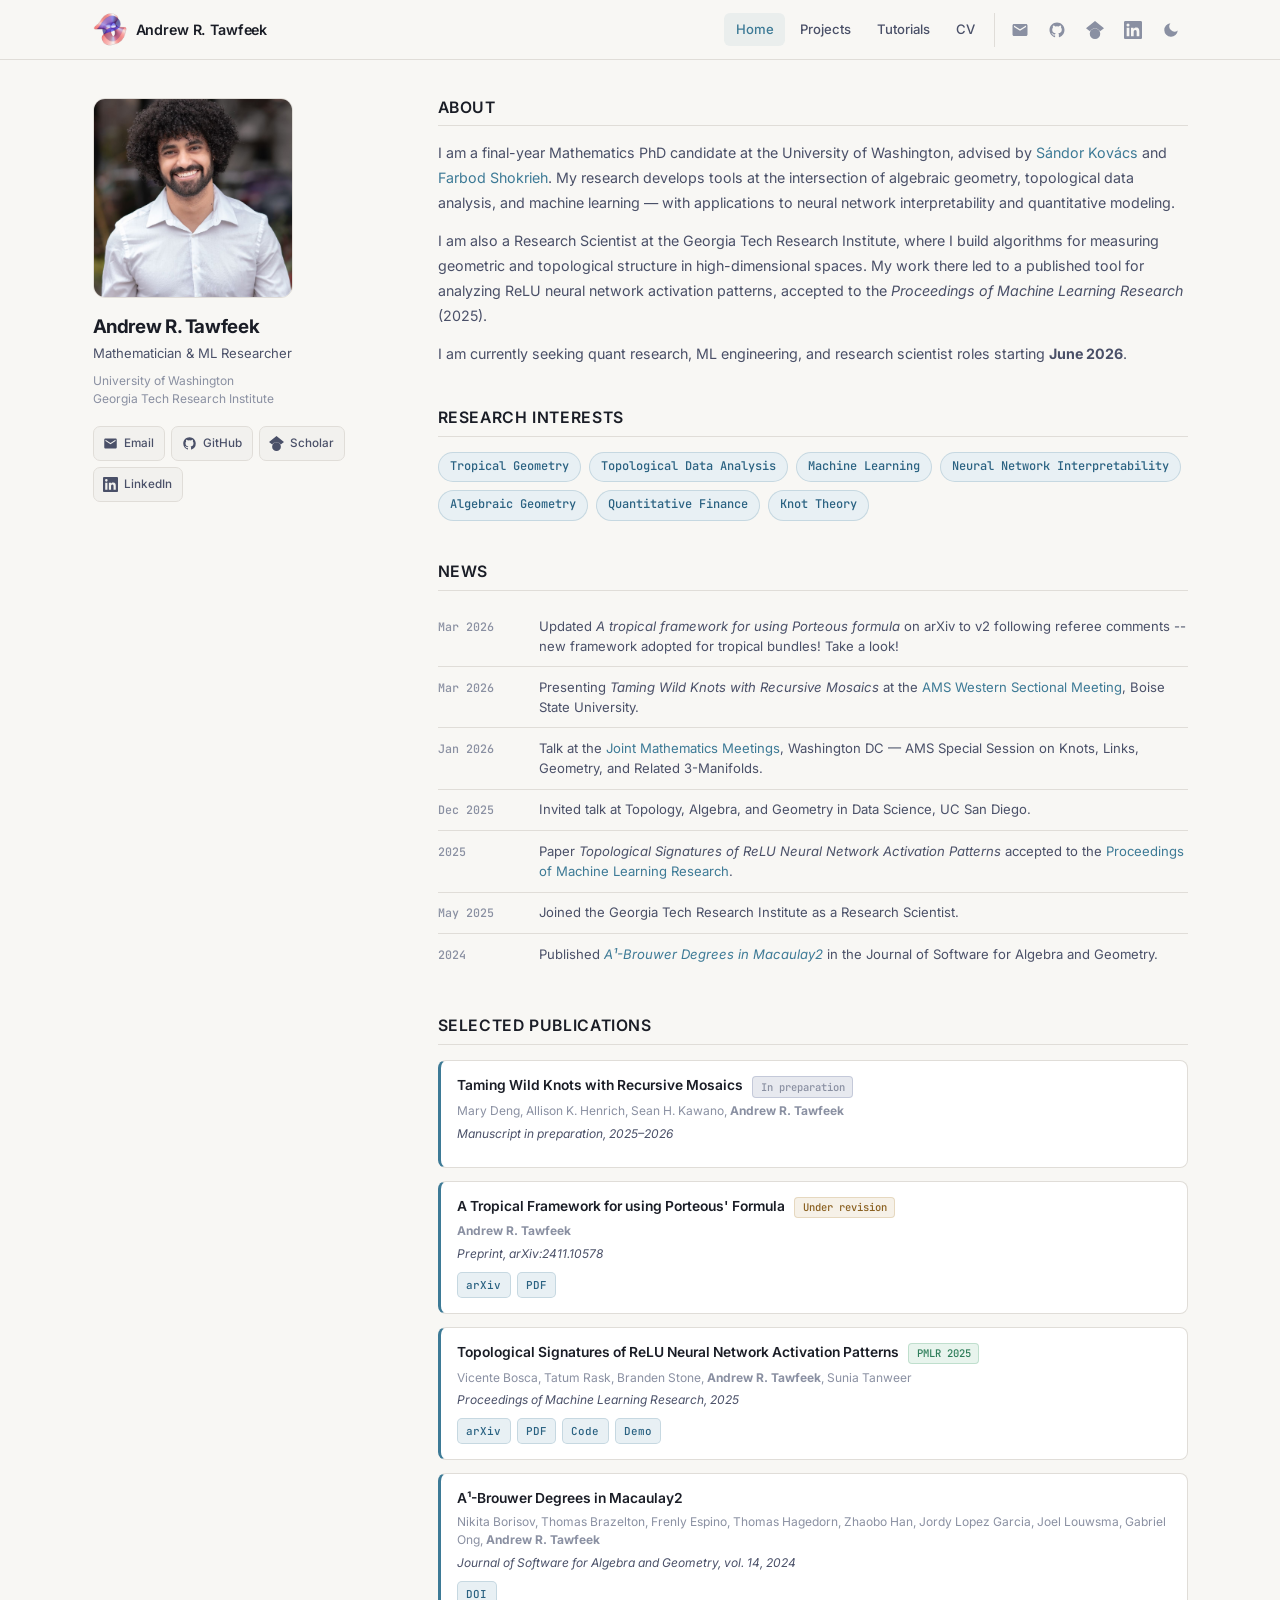
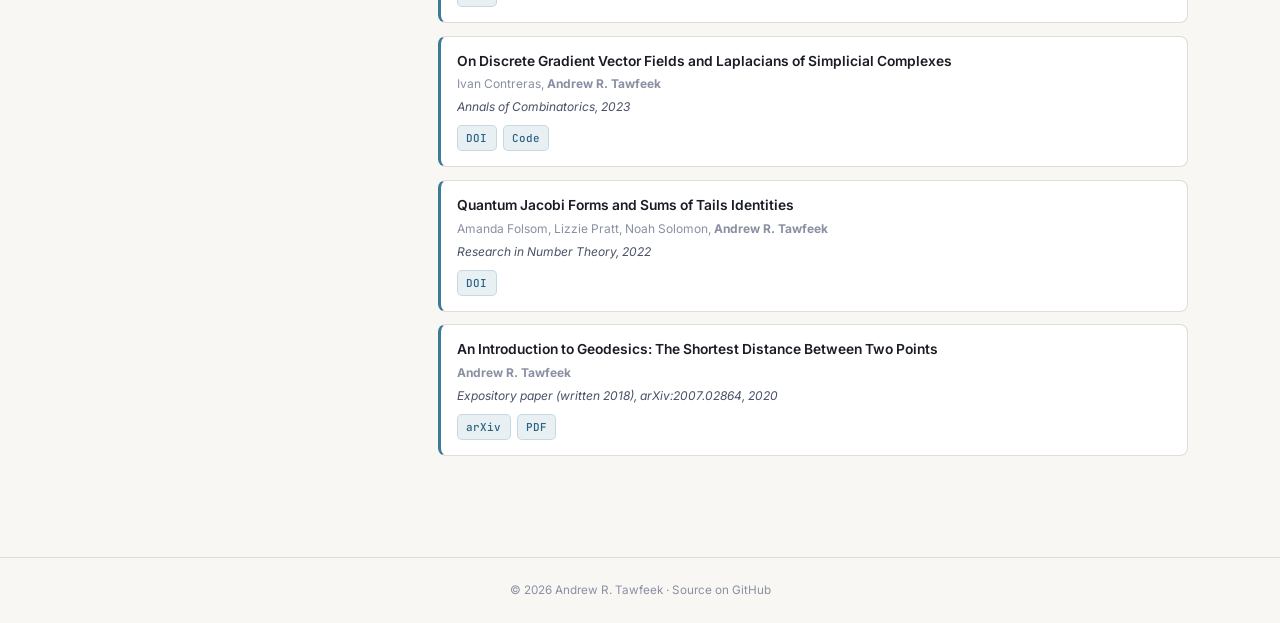
==== commit e1916c1b: "link fixes, icon fixes, added clebsh" ====
--- a/index.html
+++ b/index.html
@@ -32,7 +32,10 @@
       <div class="nav-inner">
 
         <!-- Site wordmark -->
-        <a class="nav-brand" href="index.html">Andrew R. Tawfeek</a>
+        <a class="nav-brand" href="index.html">
+          <img src="assets/img/clebsch.gif" alt="" class="nav-logo" aria-hidden="true" />
+          Andrew R. Tawfeek
+        </a>
 
         <div class="nav-spacer"></div>
 
@@ -64,7 +67,7 @@
           <!-- Google Scholar -->
           <a href="https://scholar.google.com/citations?user=Za4CG6sAAAAJ&hl=en&oi=sra" target="_blank" rel="noopener noreferrer" aria-label="Google Scholar profile" title="Google Scholar">
             <svg viewBox="0 0 24 24" aria-hidden="true">
-              <path d="M12 24a7 7 0 1 1 0-14 7 7 0 0 1 0 14zm0-24L0 9.5l4.838 3.94A8 8 0 0 1 12 10a8 8 0 0 1 7.162 3.44L24 9.5 12 0z"/>
+              <path d="M5.242 13.769L0 9.5 12 0l12 9.5-5.242 4.269C17.548 11.249 14.978 9.5 12 9.5c-2.977 0-5.548 1.748-6.758 4.269zM12 10a7 7 0 1 0 0 14 7 7 0 0 0 0-14z"/>
             </svg>
           </a>
 
@@ -81,7 +84,7 @@
         <button class="theme-toggle" aria-label="Switch to light mode" title="Toggle theme">
           <!-- Sun icon — visible in dark mode -->
           <svg class="icon-sun" viewBox="0 0 24 24" aria-hidden="true">
-            <path d="M12 17a5 5 0 1 0 0-10 5 5 0 0 0 0 10zm0-13a1 1 0 0 0 1-1V1a1 1 0 0 0-2 0v2a1 1 0 0 0 1 1zm0 16a1 1 0 0 0-1 1v2a1 1 0 0 0 2 0v-2a1 1 0 0 0-1-1zm10-9h-2a1 1 0 0 0 0 2h2a1 1 0 0 0 0-2zM4 12a1 1 0 0 0-1-1H1a1 1 0 0 0 0 2h2a1 1 0 0 0 1-1zm14.95 5.536-1.414 1.414a1 1 0 1 0 1.414 1.414l1.414-1.414a1 1 0 0 0-1.414-1.414zm-15.9-11.07 1.414 1.414a1 1 0 1 0 1.414-1.414L4.464 4.05a1 1 0 0 0-1.414 1.415zm14.486 0a1 1 0 0 0-1.414 1.414l1.414 1.414a1 1 0 0 0 1.414-1.414l-1.414-1.414zM4.464 18.95a1 1 0 1 0 1.414 1.414l1.414-1.414a1 1 0 1 0-1.414-1.414L4.464 18.95z"/>
+            <circle cx="12" cy="12" r="5"/><line x1="12" y1="1" x2="12" y2="3"/><line x1="12" y1="21" x2="12" y2="23"/><line x1="4.22" y1="4.22" x2="5.64" y2="5.64"/><line x1="18.36" y1="18.36" x2="19.78" y2="19.78"/><line x1="1" y1="12" x2="3" y2="12"/><line x1="21" y1="12" x2="23" y2="12"/><line x1="4.22" y1="19.78" x2="5.64" y2="18.36"/><line x1="18.36" y1="5.64" x2="19.78" y2="4.22"/>
           </svg>
           <!-- Moon icon — visible in light mode -->
           <svg class="icon-moon" viewBox="0 0 24 24" aria-hidden="true">
@@ -152,7 +155,7 @@
 
             <a href="https://scholar.google.com/citations?user=Za4CG6sAAAAJ&hl=en&oi=sra" target="_blank" rel="noopener noreferrer" aria-label="View Google Scholar profile">
               <svg viewBox="0 0 24 24" aria-hidden="true">
-                <path d="M12 24a7 7 0 1 1 0-14 7 7 0 0 1 0 14zm0-24L0 9.5l4.838 3.94A8 8 0 0 1 12 10a8 8 0 0 1 7.162 3.44L24 9.5 12 0z"/>
+                <path d="M5.242 13.769L0 9.5 12 0l12 9.5-5.242 4.269C17.548 11.249 14.978 9.5 12 9.5c-2.977 0-5.548 1.748-6.758 4.269zM12 10a7 7 0 1 0 0 14 7 7 0 0 0 0-14z"/>
               </svg>
               Scholar
             </a>
--- a/assets/css/style.css
+++ b/assets/css/style.css
@@ -53,7 +53,7 @@
   /* Typography */
   --font-body:      'Inter', -apple-system, BlinkMacSystemFont, 'Segoe UI', Roboto, sans-serif;
   --font-mono:      'JetBrains Mono', 'Fira Code', monospace;
-  --font-size-html:     16px;       /* 0. Root (html) font size — rem units scale from this */
+  --font-size-html:     15px;       /* 0. Root (html) font size — rem units scale from this */
   --font-size-body:     15px;       /* 1. Global body text size */
   --font-size-bio:      0.95rem;    /* 2. About/bio section text size */
   --font-size-pyscript: 0.9rem;     /* 3. PyScript output text size */
@@ -197,6 +197,9 @@
 
 /* Site wordmark / logo */
 .nav-brand {
+  display: flex;
+  align-items: center;
+  gap: 8px;
   font-size: 0.95rem;
   font-weight: 600;
   color: var(--text-primary);
@@ -208,6 +211,20 @@
 }
 
 .nav-brand:hover { color: var(--accent); }
+
+/* Animated logo next to name */
+.nav-logo {
+  height: 35px;
+  width: auto;
+  vertical-align: middle;
+  background: transparent;
+  mix-blend-mode: multiply;
+}
+
+[data-theme="dark"] .nav-logo {
+  filter: invert(1);
+  mix-blend-mode: screen;
+}
 
 /* Spacer pushes links right */
 .nav-spacer { flex: 1; }
@@ -299,6 +316,12 @@
   width: 18px;
   height: 18px;
   fill: currentColor;
+}
+.theme-toggle .icon-sun {
+  fill: none;
+  stroke: currentColor;
+  stroke-width: 2;
+  stroke-linecap: round;
 }
 
 /* Icon visibility: show sun in dark mode, moon in light */
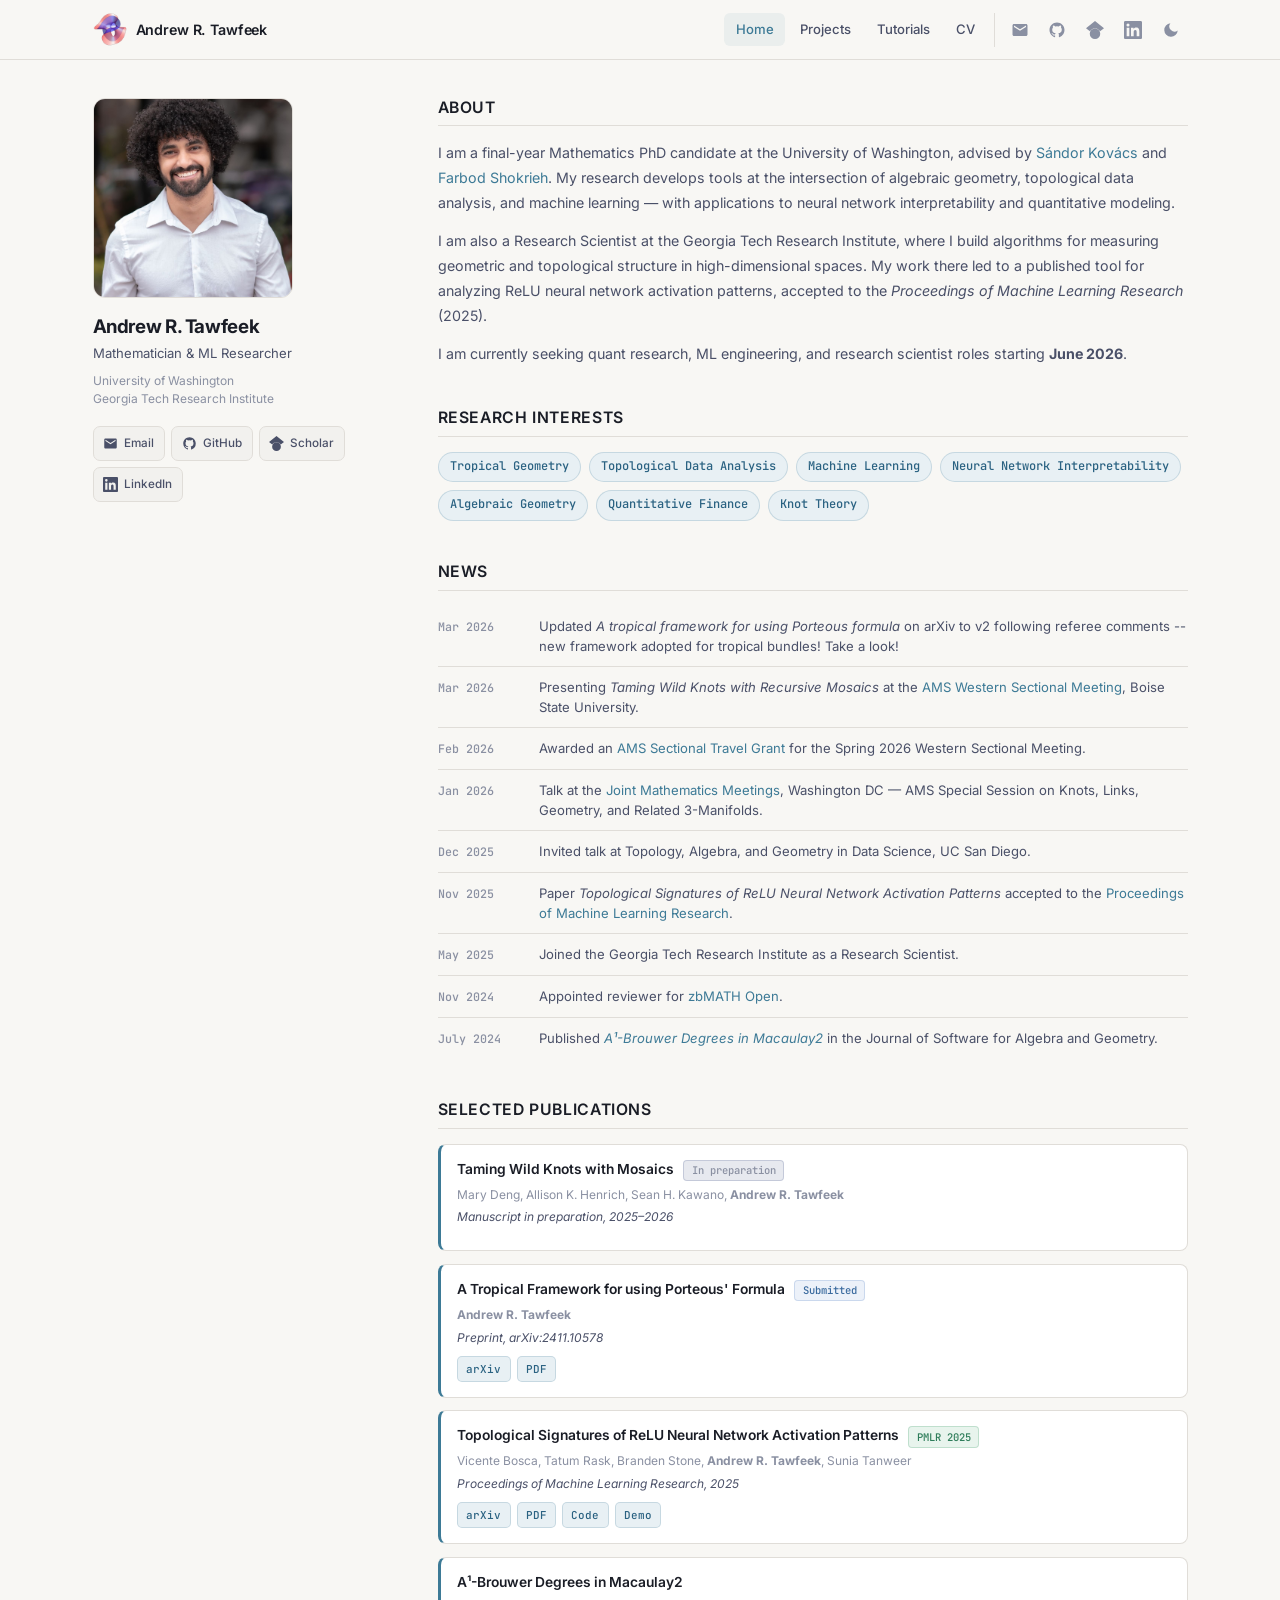
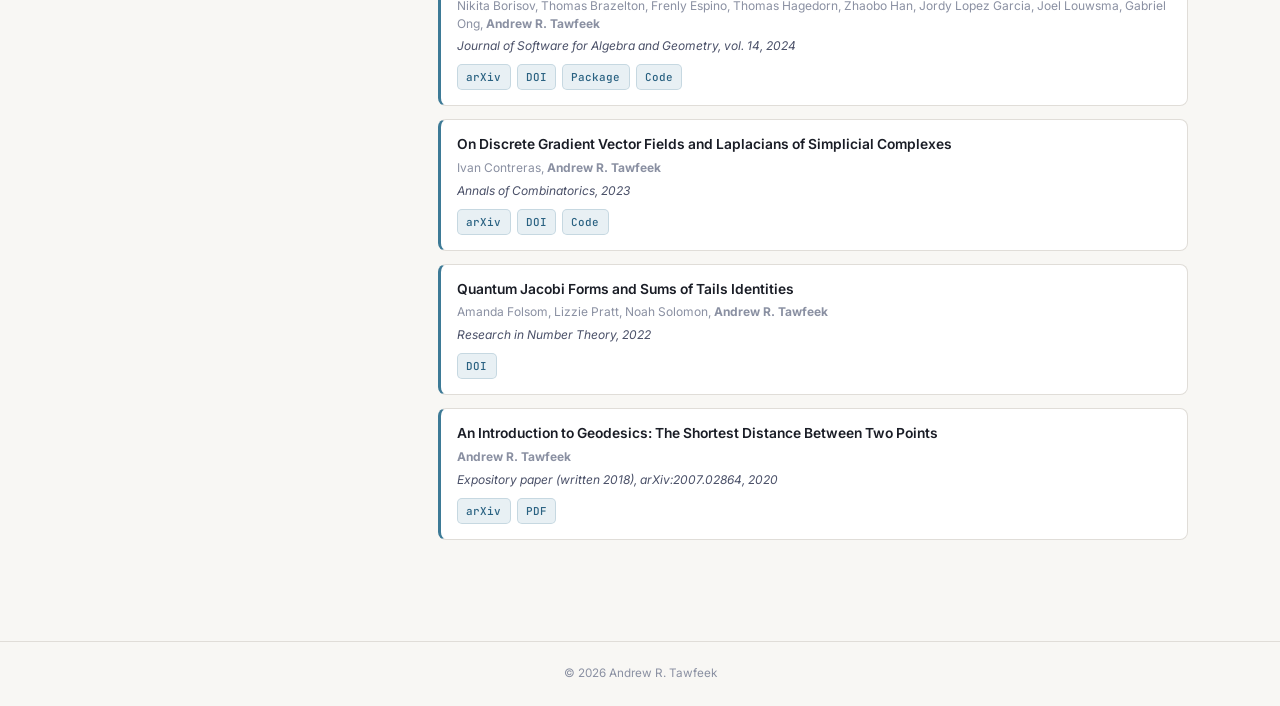
==== commit 2aa46035: "text cleanup" ====
--- a/index.html
+++ b/index.html
@@ -210,8 +210,7 @@
 
     <footer class="site-footer">
       <div class="footer-inner">
-        &copy; 2026 Andrew R. Tawfeek &middot;
-        <a href="https://github.com/andrew-tawfeek/andrew-tawfeek.github.io" target="_blank" rel="noopener noreferrer">Source on GitHub</a>
+        &copy; 2026 Andrew R. Tawfeek
       </div>
     </footer>
   </div><!-- /.page-wrapper -->
--- a/assets/css/style.css
+++ b/assets/css/style.css
@@ -759,6 +759,12 @@
   border: 1px solid rgba(180, 140, 70, 0.25);
 }
 
+.pub-status.submitted {
+  background: rgba(100, 140, 200, 0.12);
+  color: #7a9ec7;
+  border: 1px solid rgba(100, 140, 200, 0.25);
+}
+
 .pub-status.accepted {
   background: rgba(70, 160, 110, 0.12);
   color: #5aab7d;
@@ -767,6 +773,10 @@
 
 [data-theme="light"] .pub-status.accepted {
   color: #2e7d5a;
+}
+
+[data-theme="light"] .pub-status.submitted {
+  color: #3a6a9e;
 }
 
 [data-theme="light"] .pub-status.under-revision {
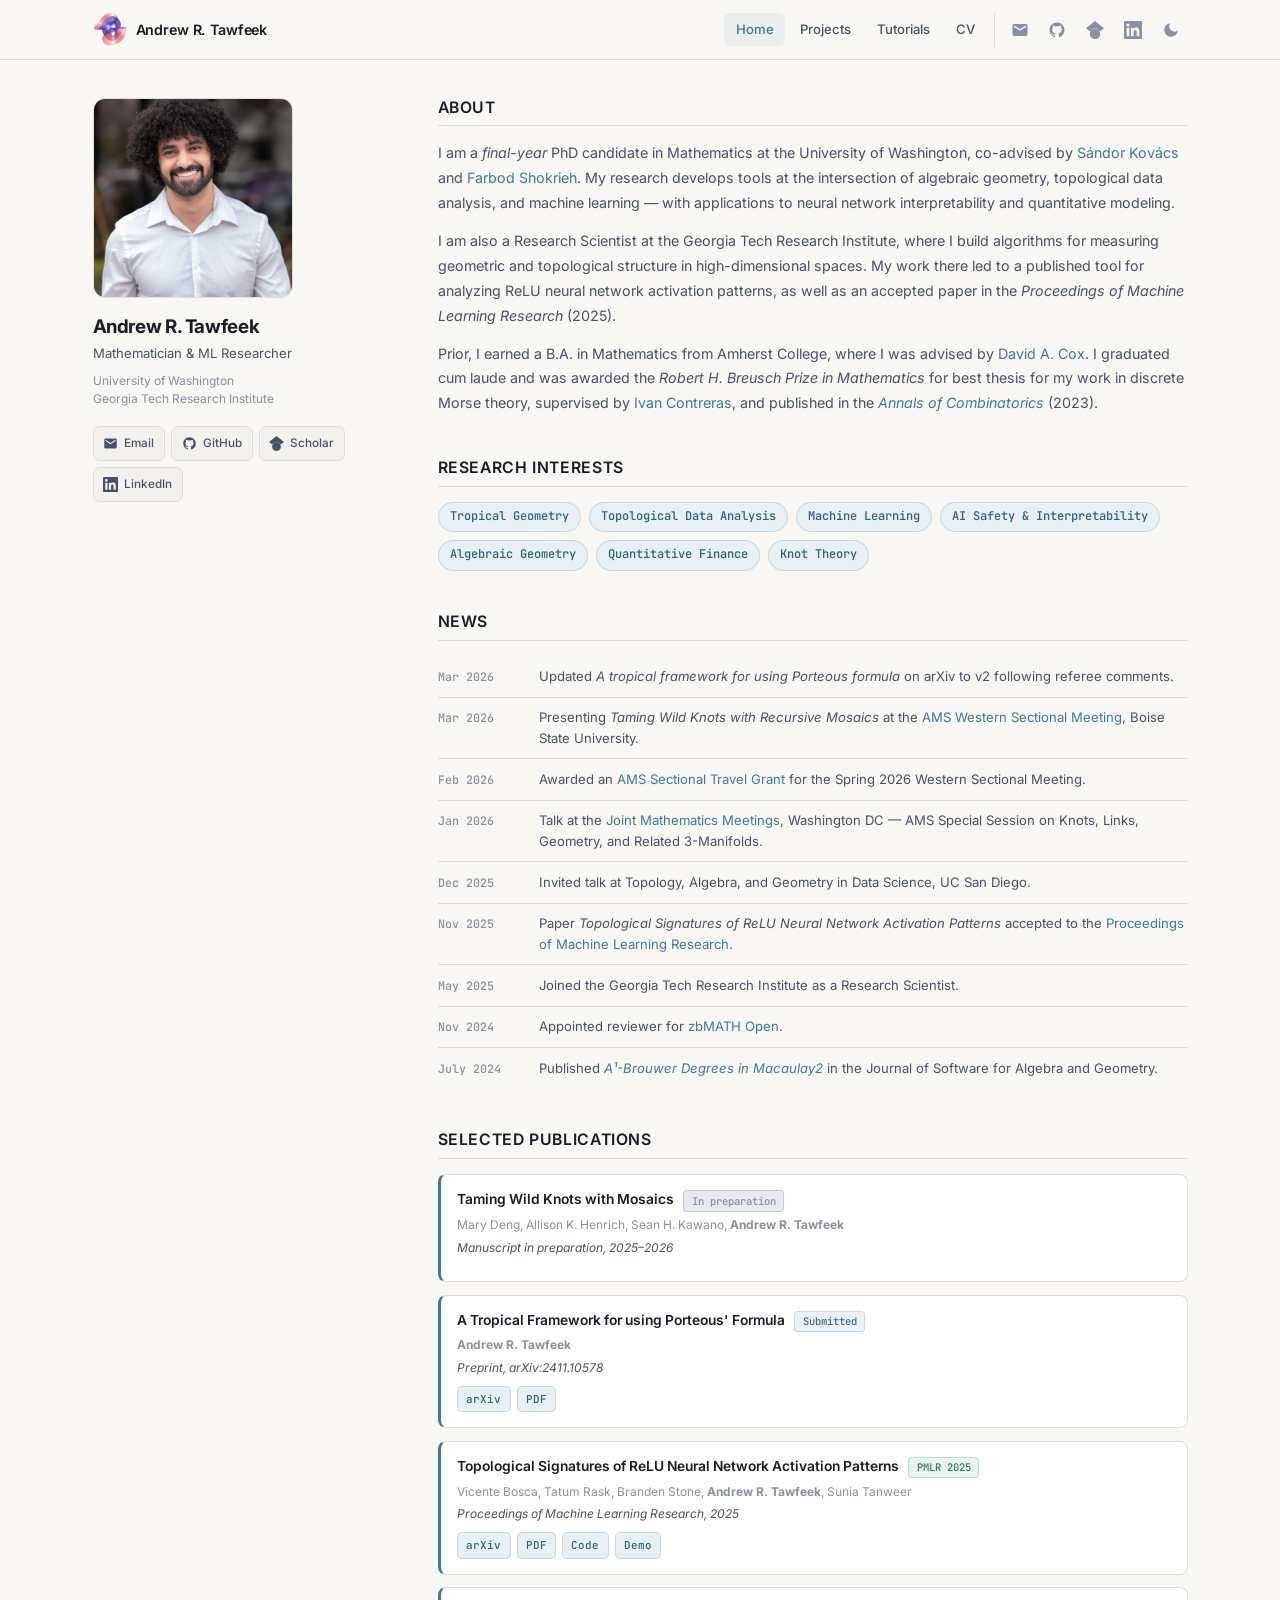
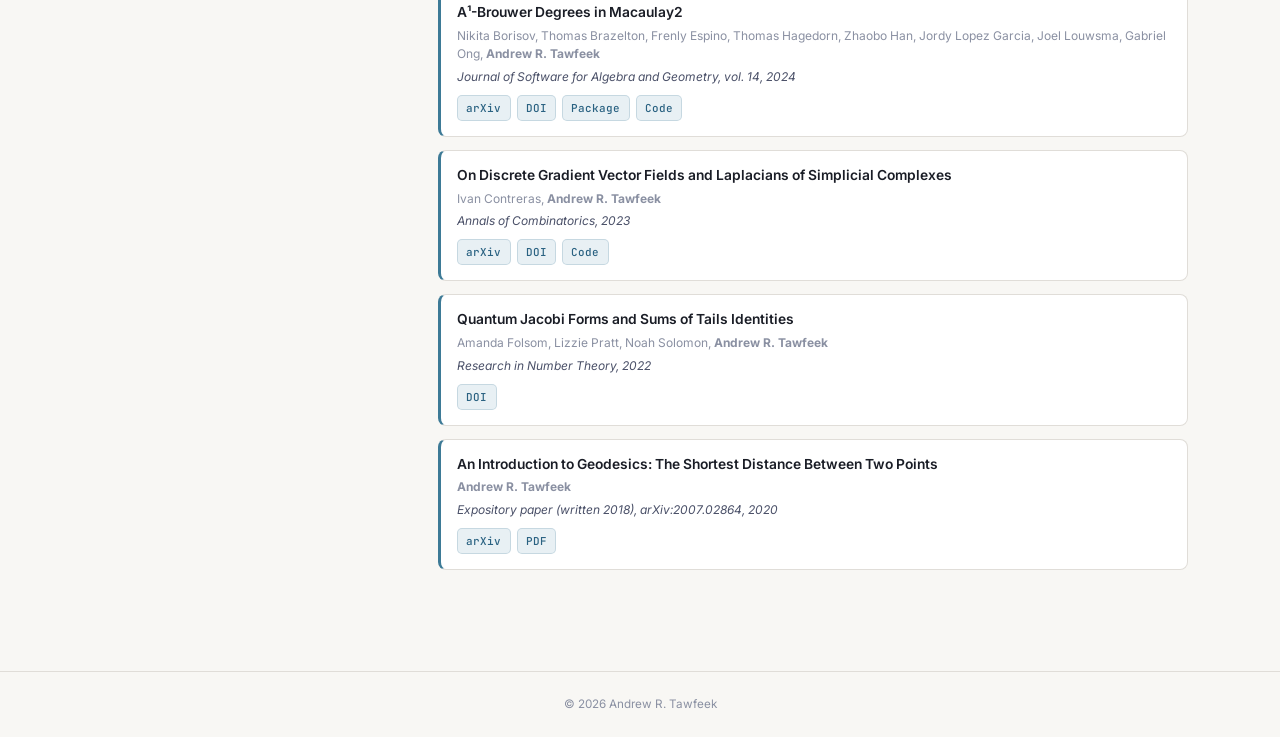
==== commit 774120a7: "light mode now default" ====
--- a/index.html
+++ b/index.html
@@ -17,7 +17,7 @@
   <script>
     (function() {
       var saved = localStorage.getItem('site-theme');
-      var theme = saved || (window.matchMedia && window.matchMedia('(prefers-color-scheme: dark)').matches ? 'dark' : 'light');
+      var theme = saved || 'light';
       document.documentElement.setAttribute('data-theme', theme);
     })();
   </script>
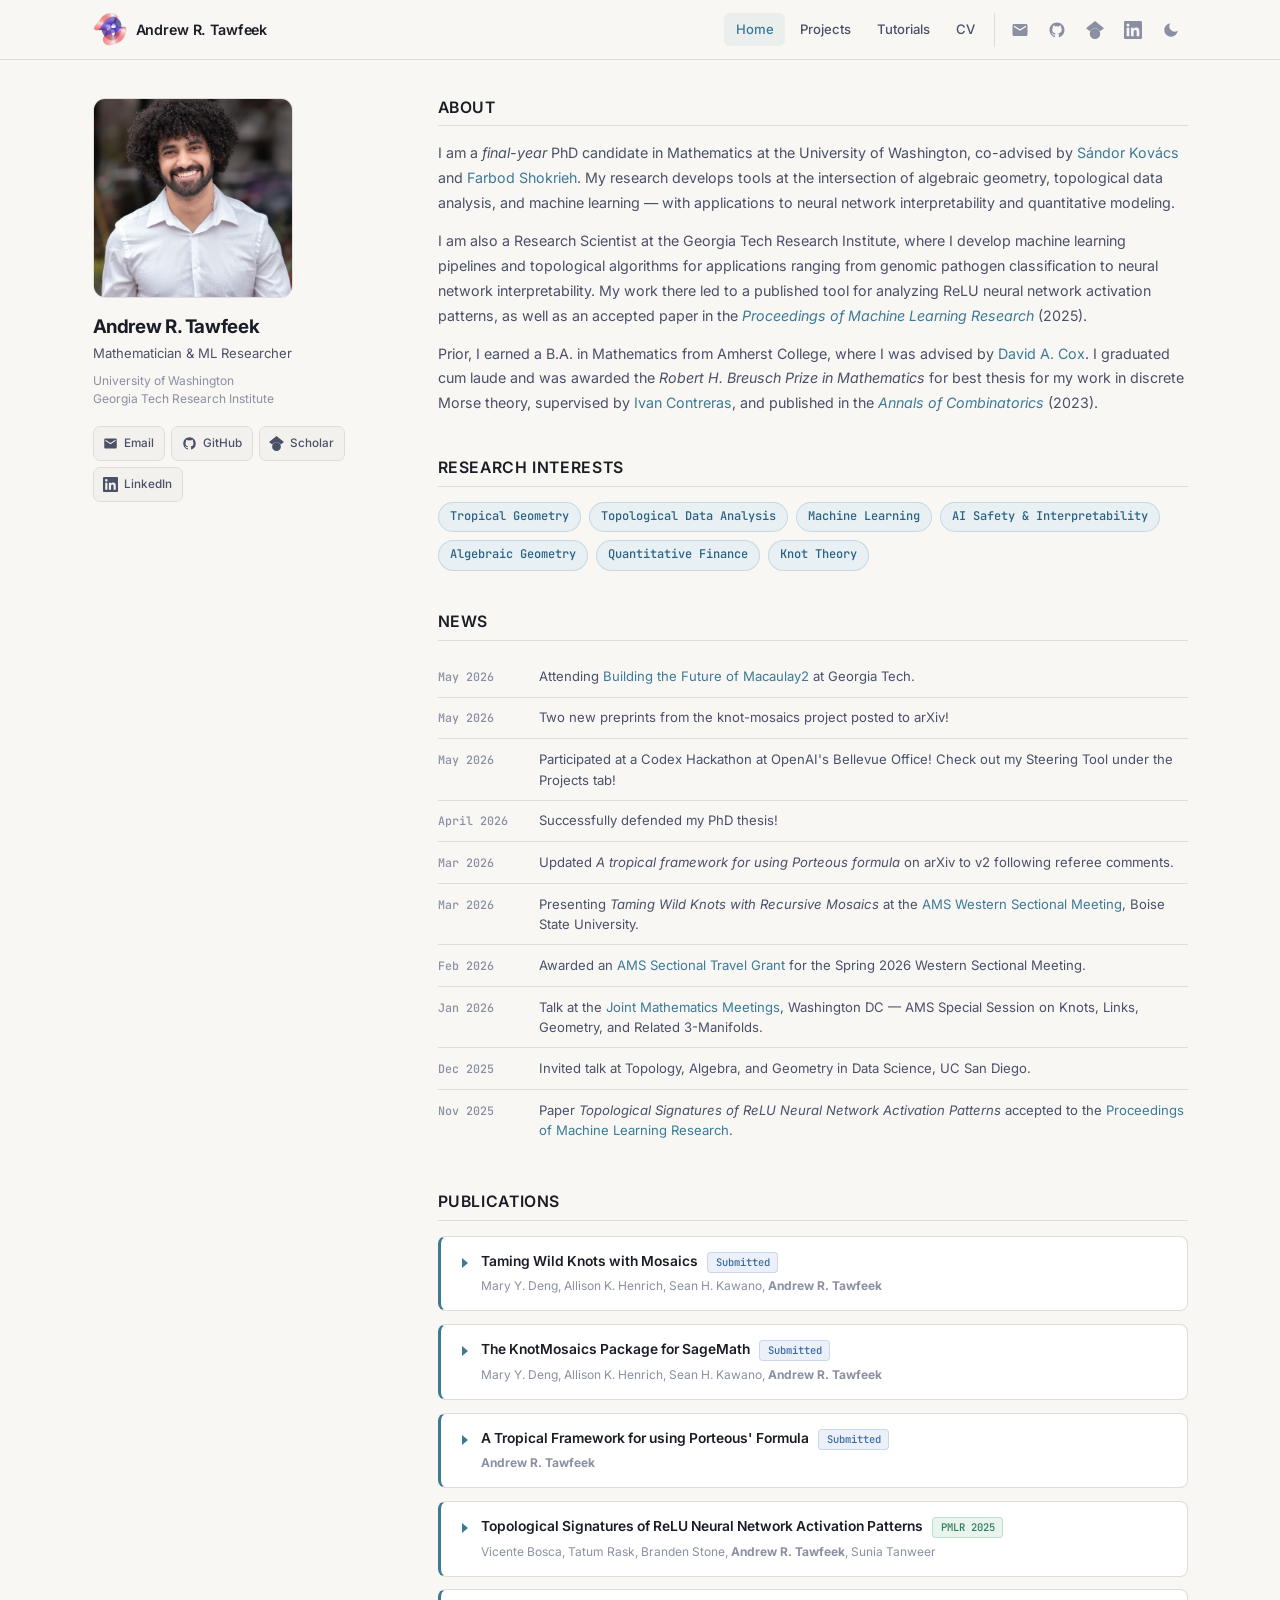
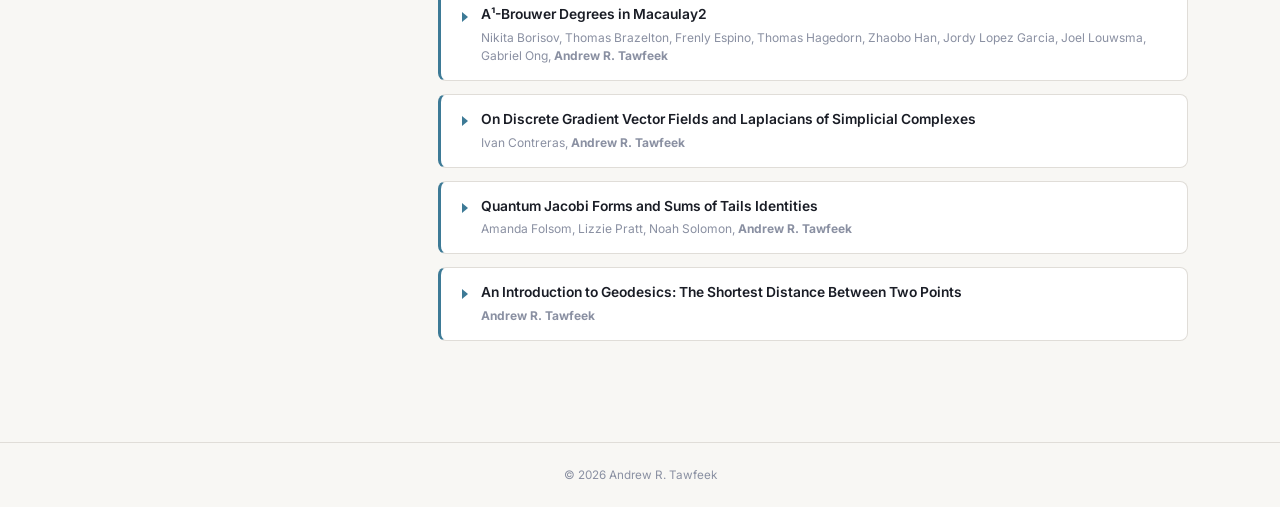
==== commit f29fc837: "Make publications collapsible; rename heading to Publications; drop M2-internals note - Publications" ====
--- a/index.html
+++ b/index.html
@@ -197,9 +197,9 @@
             </div>
           </section>
 
-          <!-- Selected Publications -->
+          <!-- Publications -->
           <section class="content-section" aria-labelledby="pubs-heading">
-            <h2 class="section-title" id="pubs-heading">Selected Publications</h2>
+            <h2 class="section-title" id="pubs-heading">Publications</h2>
             <div class="pub-list" id="pub-container" role="list">
             </div>
           </section>
--- a/assets/css/style.css
+++ b/assets/css/style.css
@@ -585,7 +585,15 @@
   color: var(--text-secondary);
 }
 
-.bio-text p { margin-bottom: 0.85rem; }
+.bio-text p,
+.bio-text .bio-note { margin-bottom: 0.85rem; }
+
+.bio-text ul {
+  margin: 0.25rem 0 0;
+  padding-left: 1.25rem;
+}
+
+.bio-text li { margin-bottom: 0.2rem; }
 
 /* --------------------------------------------------------------------------
    Research Interest Badges
@@ -828,44 +836,6 @@
   box-shadow: 0 4px 24px rgba(0, 0, 0, 0.08);
 }
 
-/* Project thumbnail area */
-.project-thumb {
-  width: 100%;
-  aspect-ratio: 16 / 8;
-  background: var(--bg-elevated);
-  border-bottom: 1px solid var(--border-subtle);
-  display: flex;
-  align-items: center;
-  justify-content: center;
-  overflow: hidden;
-  position: relative;
-}
-
-.project-thumb img {
-  width: 100%;
-  height: 100%;
-  object-fit: cover;
-}
-
-.project-thumb-placeholder {
-  display: flex;
-  flex-direction: column;
-  align-items: center;
-  gap: 0.5rem;
-  color: var(--text-muted);
-  font-size: 0.75rem;
-  font-family: var(--font-mono);
-}
-
-.project-thumb-placeholder svg {
-  width: 28px;
-  height: 28px;
-  fill: none;
-  stroke: currentColor;
-  stroke-width: 1.5;
-  opacity: 0.5;
-}
-
 .project-body {
   padding: 1.25rem;
   flex: 1;
@@ -1253,3 +1223,20 @@
     color: black;
   }
 }
+
+/* Collapsible publications (collapsed by default; expand for venue + links) */
+.pub-head { display: flex; align-items: flex-start; gap: .5rem; cursor: pointer; }
+.pub-headtext { flex: 1 1 auto; min-width: 0; }
+.pub-toggle {
+  flex: 0 0 auto; margin-top: .2rem; padding: 0; width: 1.1rem; height: 1.1rem;
+  background: none; border: none; cursor: pointer; color: var(--accent, currentColor);
+  display: inline-flex; align-items: center; justify-content: center;
+}
+.pub-caret {
+  display: inline-block; width: 0; height: 0;
+  border-left: 6px solid currentColor; border-top: 5px solid transparent; border-bottom: 5px solid transparent;
+  transition: transform .15s ease;
+}
+.pub-card.is-expanded .pub-caret { transform: rotate(90deg); }
+.pub-details { margin-top: .45rem; }
+.pub-toggle:focus-visible { outline: 2px solid var(--accent, #06c); outline-offset: 2px; }
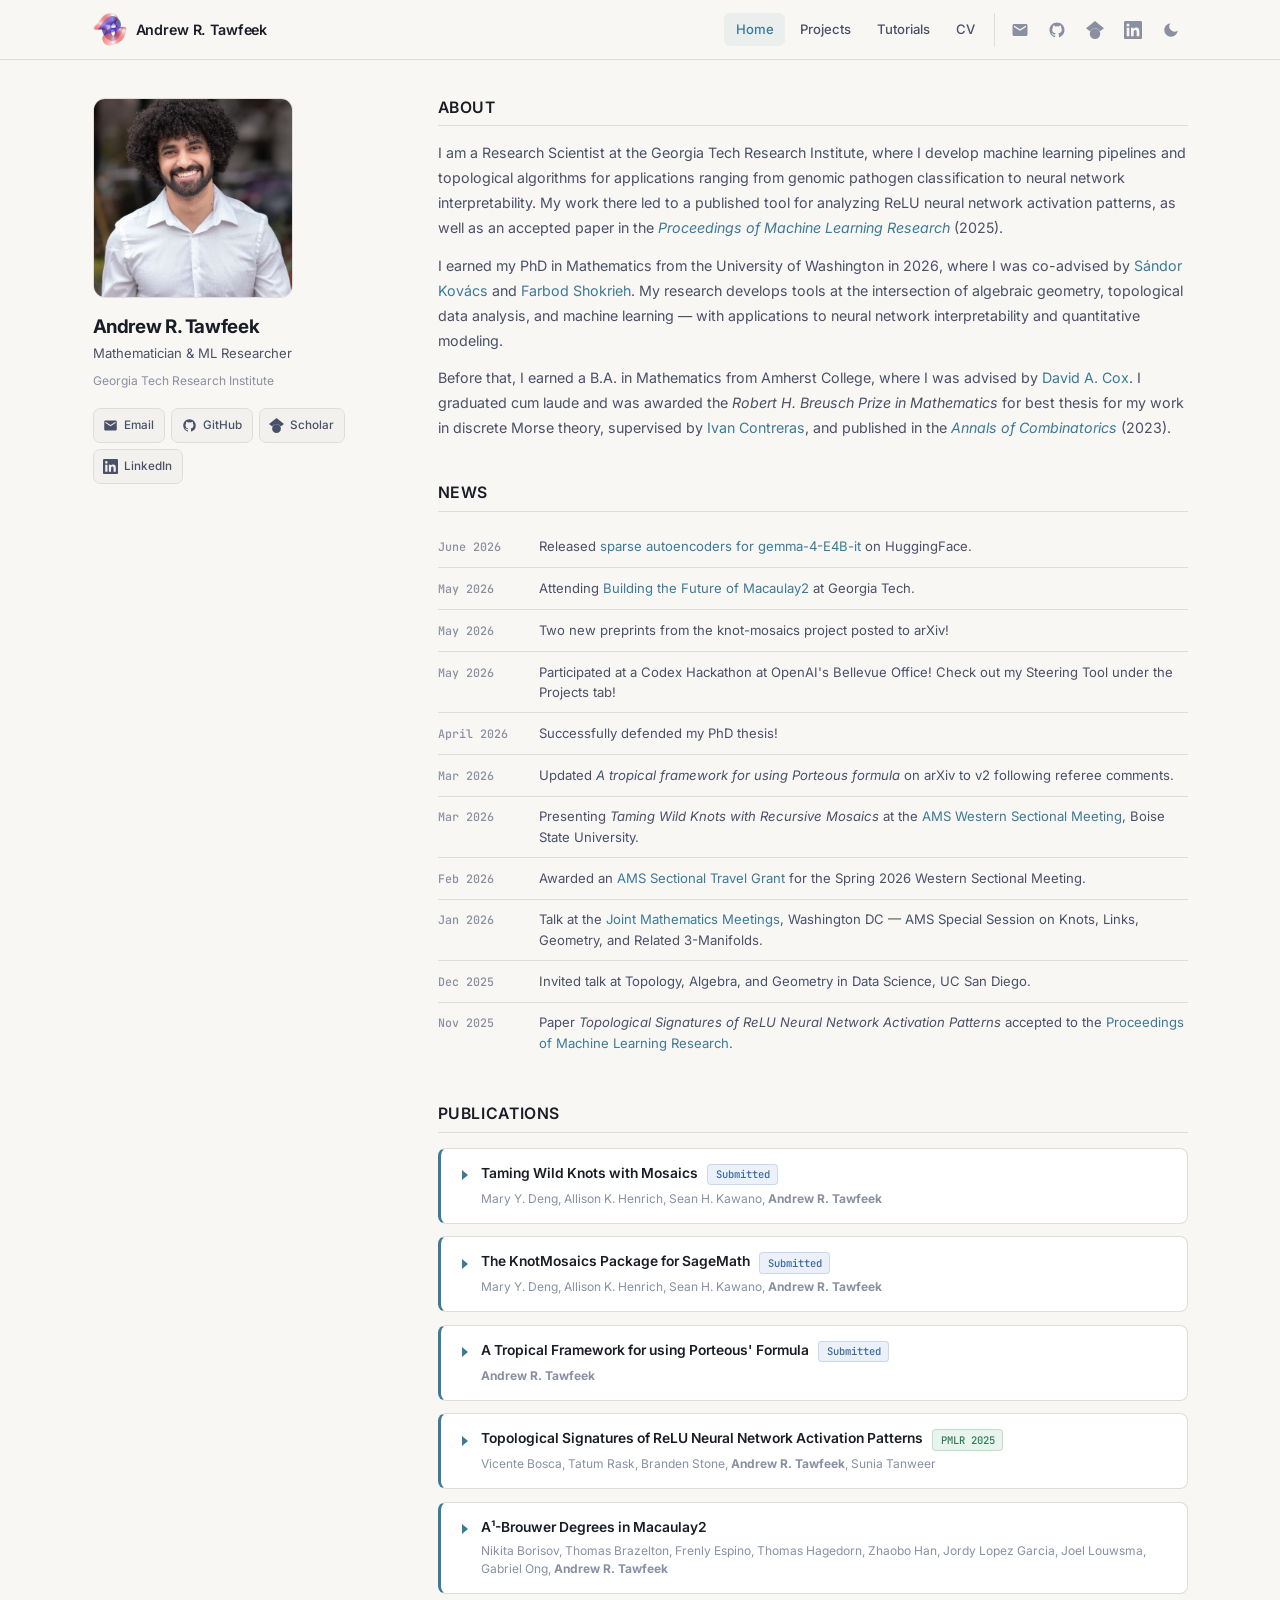
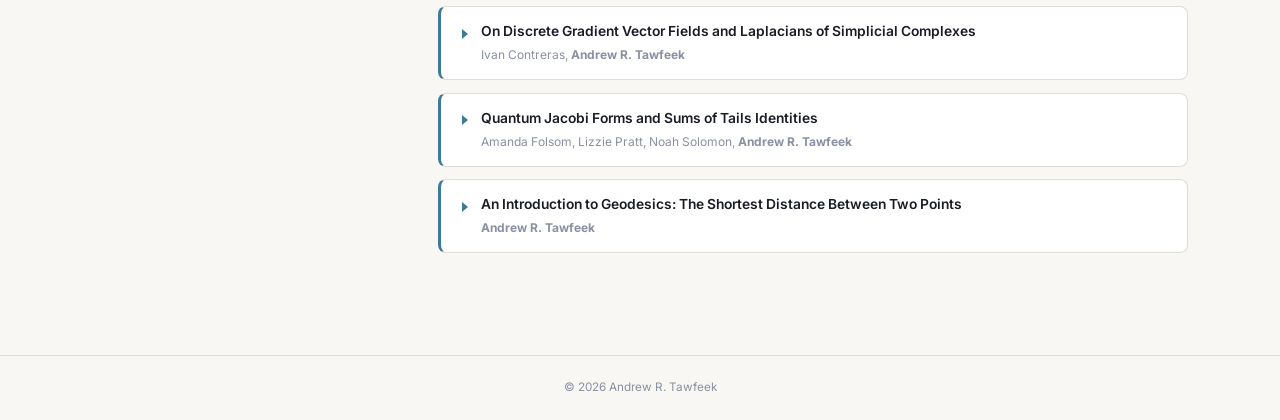
==== commit 3b11a6f3: "Update bio for completed PhD; switch contact email - Rework About to lead with Research Scientist ro" ====
--- a/index.html
+++ b/index.html
@@ -3,7 +3,7 @@
 <head>
   <meta charset="UTF-8" />
   <meta name="viewport" content="width=device-width, initial-scale=1.0" />
-  <meta name="description" content="Andrew R. Tawfeek — Mathematics PhD candidate at the University of Washington. Research in topological data analysis, algebraic geometry, and machine learning." />
+  <meta name="description" content="Andrew R. Tawfeek — Research Scientist at the Georgia Tech Research Institute and Mathematics PhD (University of Washington). Research in topological data analysis, algebraic geometry, and machine learning." />
   <meta name="author" content="Andrew R. Tawfeek" />
   <title>Andrew R. Tawfeek</title>
 
@@ -51,7 +51,7 @@
         <div class="nav-social" aria-label="Social links">
 
           <!-- Email -->
-          <a href="mailto:atawfeek@uw.edu" aria-label="Email Andrew" title="Email">
+          <a href="mailto:tawfeekandrew@gmail.com" aria-label="Email Andrew" title="Email">
             <svg viewBox="0 0 24 24" aria-hidden="true">
               <path d="M20 4H4c-1.1 0-2 .9-2 2v12c0 1.1.9 2 2 2h16c1.1 0 2-.9 2-2V6c0-1.1-.9-2-2-2zm0 4l-8 5-8-5V6l8 5 8-5v2z"/>
             </svg>
@@ -132,14 +132,13 @@
           <p class="sidebar-name">Andrew R. Tawfeek</p>
           <p class="sidebar-title">Mathematician &amp; ML Researcher</p>
           <p class="sidebar-affiliation">
-            University of Washington<br />
             Georgia Tech Research Institute
           </p>
 
           <!-- Sidebar social links with labels -->
           <nav class="sidebar-social" aria-label="Contact and profile links">
 
-            <a href="mailto:atawfeek@uw.edu" aria-label="Send email to atawfeek@uw.edu">
+            <a href="mailto:tawfeekandrew@gmail.com" aria-label="Send email to tawfeekandrew@gmail.com">
               <svg viewBox="0 0 24 24" aria-hidden="true">
                 <path d="M20 4H4c-1.1 0-2 .9-2 2v12c0 1.1.9 2 2 2h16c1.1 0 2-.9 2-2V6c0-1.1-.9-2-2-2zm0 4l-8 5-8-5V6l8 5 8-5v2z"/>
               </svg>
@@ -183,13 +182,6 @@
             </div>
           </section>
 
-          <!-- Research Interests -->
-          <section class="content-section" aria-labelledby="interests-heading">
-            <h2 class="section-title" id="interests-heading">Research Interests</h2>
-            <div class="interest-tags" id="interests-container" role="list" aria-label="Research interest areas">
-            </div>
-          </section>
-
           <!-- News -->
           <section class="content-section" aria-labelledby="news-heading">
             <h2 class="section-title" id="news-heading">News</h2>
--- a/assets/css/style.css
+++ b/assets/css/style.css
@@ -1240,3 +1240,10 @@
 .pub-card.is-expanded .pub-caret { transform: rotate(90deg); }
 .pub-details { margin-top: .45rem; }
 .pub-toggle:focus-visible { outline: 2px solid var(--accent, #06c); outline-offset: 2px; }
+.pub-abstract {
+  margin-top: .5rem;
+  font-size: 0.72rem;
+  color: var(--text-muted);
+  line-height: 1.5;
+}
+.pub-abstract-label { font-weight: 600; color: var(--text-secondary); }
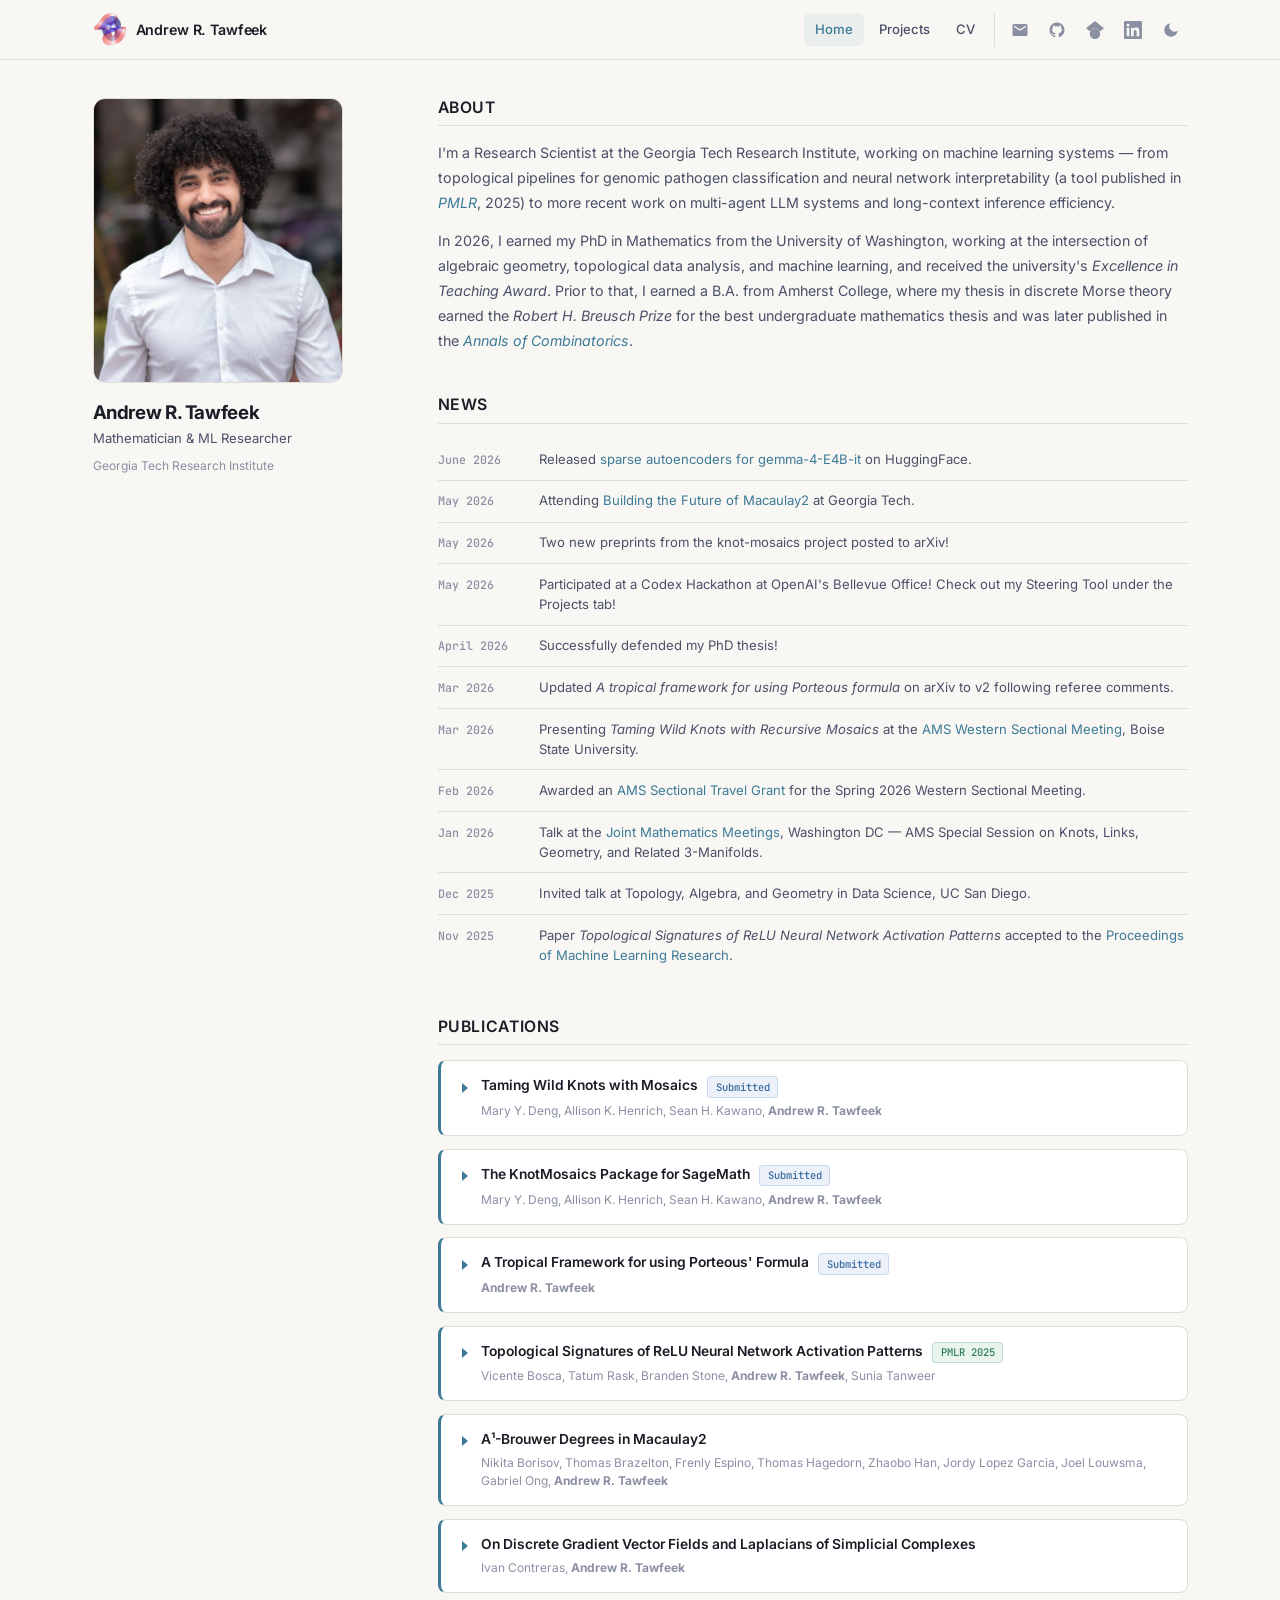
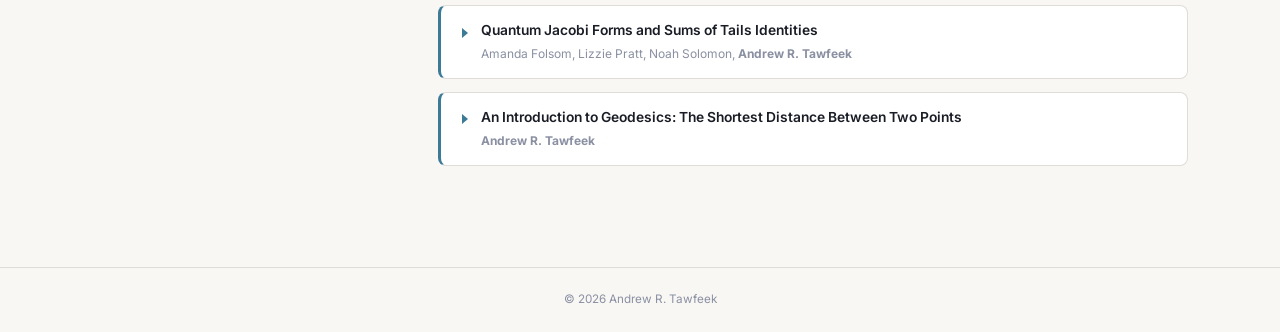
==== commit 04920722: "Gate Tutorials nav, restyle sidebar photo, mobile-only social - Hide Tutorials nav link until a tuto" ====
--- a/index.html
+++ b/index.html
@@ -135,7 +135,7 @@
             Georgia Tech Research Institute
           </p>
 
-          <!-- Sidebar social links with labels -->
+          <!-- Sidebar social links — shown on mobile only (top-bar icons hide at ≤640px) -->
           <nav class="sidebar-social" aria-label="Contact and profile links">
 
             <a href="mailto:tawfeekandrew@gmail.com" aria-label="Send email to tawfeekandrew@gmail.com">
--- a/assets/css/style.css
+++ b/assets/css/style.css
@@ -397,6 +397,19 @@
   background: var(--accent-subtle);
 }
 
+/* Tutorials nav link — gated: hidden until at least one tutorial is published.
+   main.js adds body.tutorials-live when content/tutorials.json has published:true. */
+.nav-links li:has(> a[href$="tutorials.html"]),
+.nav-mobile-drawer a[href$="tutorials.html"] {
+  display: none;
+}
+body.tutorials-live .nav-links li:has(> a[href$="tutorials.html"]) {
+  display: list-item;
+}
+body.tutorials-live .nav-mobile-drawer a[href$="tutorials.html"] {
+  display: block;
+}
+
 /* --------------------------------------------------------------------------
    Page Layout — Offset for fixed nav
    -------------------------------------------------------------------------- */
@@ -431,8 +444,8 @@
 
 /* Profile photo / avatar */
 .sidebar-photo {
-  width: 200px;
-  height: 200px;
+  width: 250px;
+  height: auto;
   border-radius: 12px;
   overflow: hidden;
   margin-bottom: 1.25rem;
@@ -442,8 +455,7 @@
 
 .sidebar-photo img {
   width: 100%;
-  height: 100%;
-  object-fit: cover;
+  height: auto;
   display: block;
 }
 
@@ -488,7 +500,7 @@
 
 /* Sidebar social icons */
 .sidebar-social {
-  display: flex;
+  display: none; /* shown only on mobile (≤640px); the top-bar social covers wider screens */
   flex-wrap: wrap;
   gap: 0.4rem;
   margin-bottom: 1.25rem;
@@ -1147,7 +1159,7 @@
 
   .sidebar-photo {
     width: 140px;
-    height: 140px;
+    height: auto;
     margin-bottom: 1rem;
   }
 
@@ -1182,7 +1194,12 @@
 
   .sidebar-photo {
     width: 110px;
-    height: 110px;
+    height: auto;
+  }
+
+  /* Social links return under the photo on mobile, where the top-bar icons hide */
+  .sidebar-social {
+    display: flex;
   }
 
   .news-item {
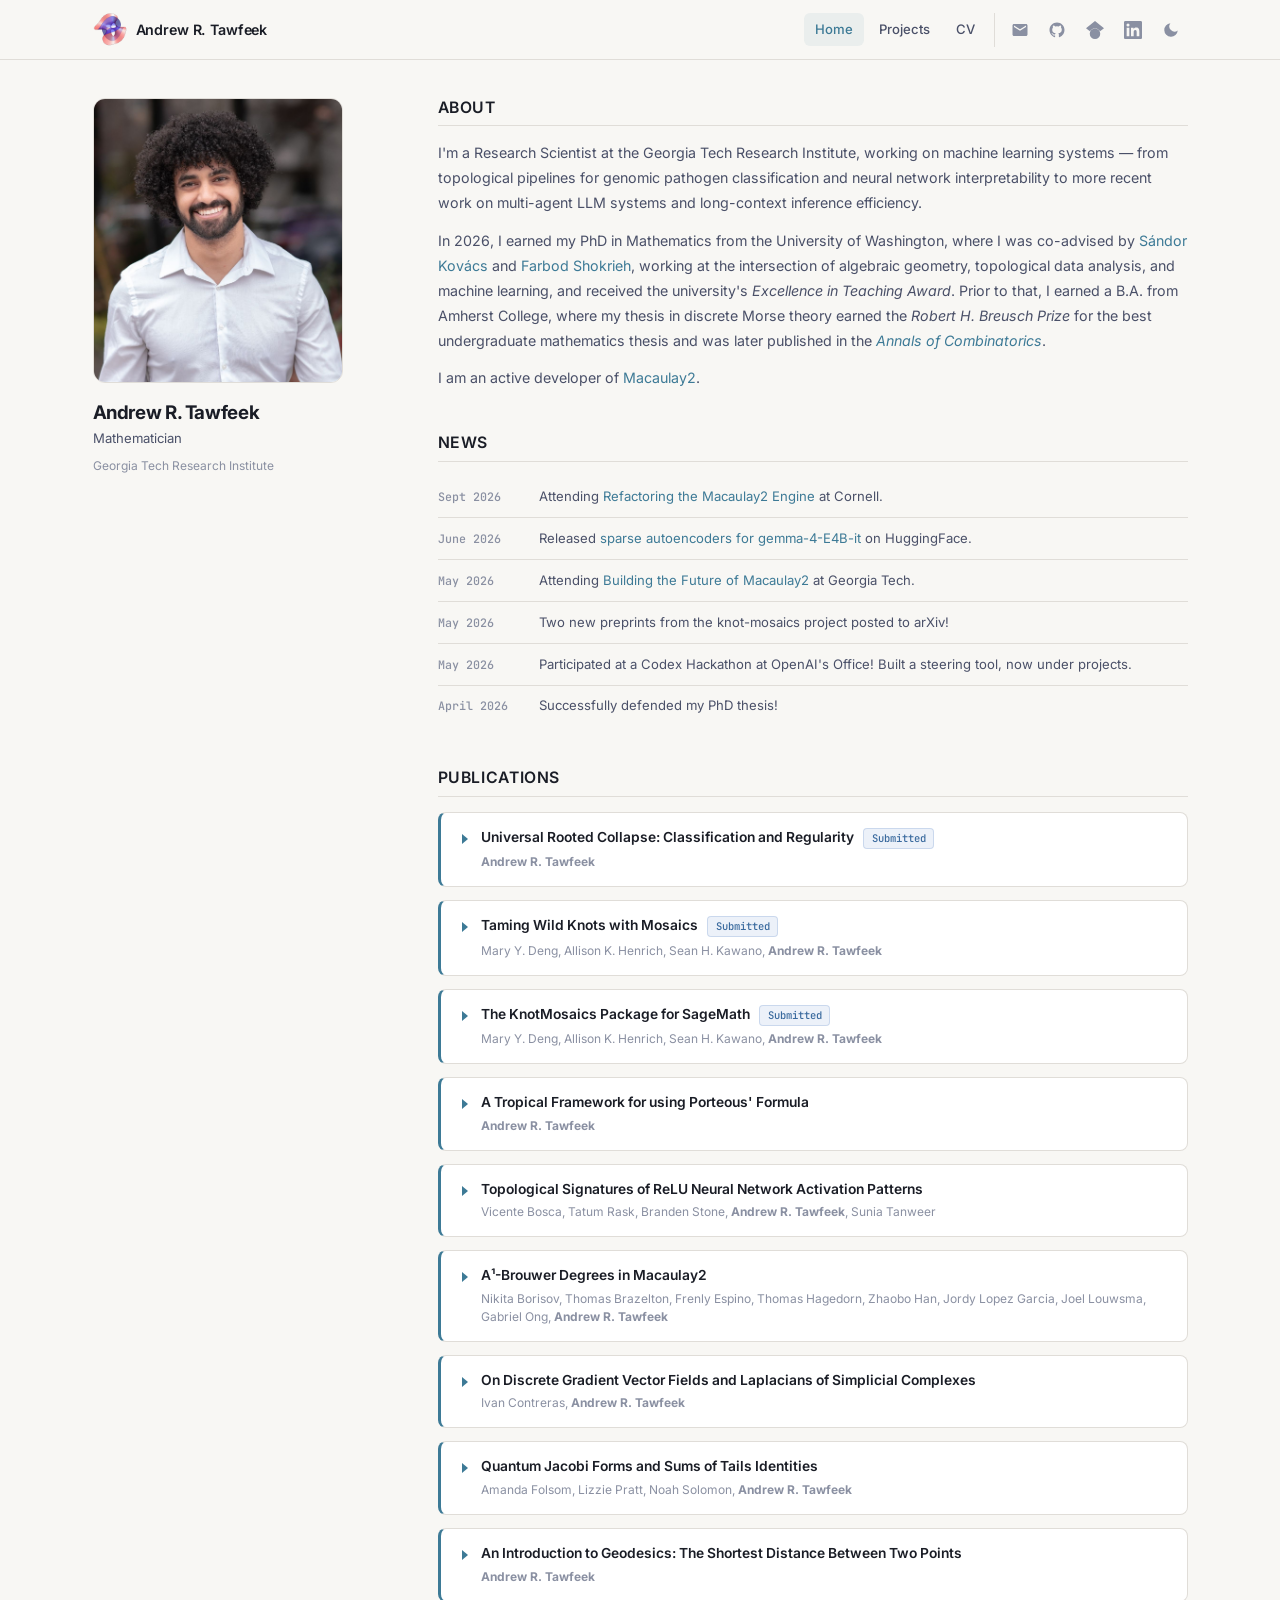
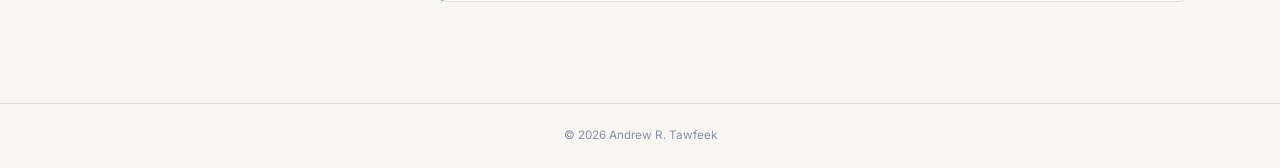
==== commit 0d435b9e: "About: name PhD co-advisors; sidebar title Mathematician" ====
--- a/index.html
+++ b/index.html
@@ -130,7 +130,7 @@
           </div>
 
           <p class="sidebar-name">Andrew R. Tawfeek</p>
-          <p class="sidebar-title">Mathematician &amp; ML Researcher</p>
+          <p class="sidebar-title">Mathematician</p>
           <p class="sidebar-affiliation">
             Georgia Tech Research Institute
           </p>
